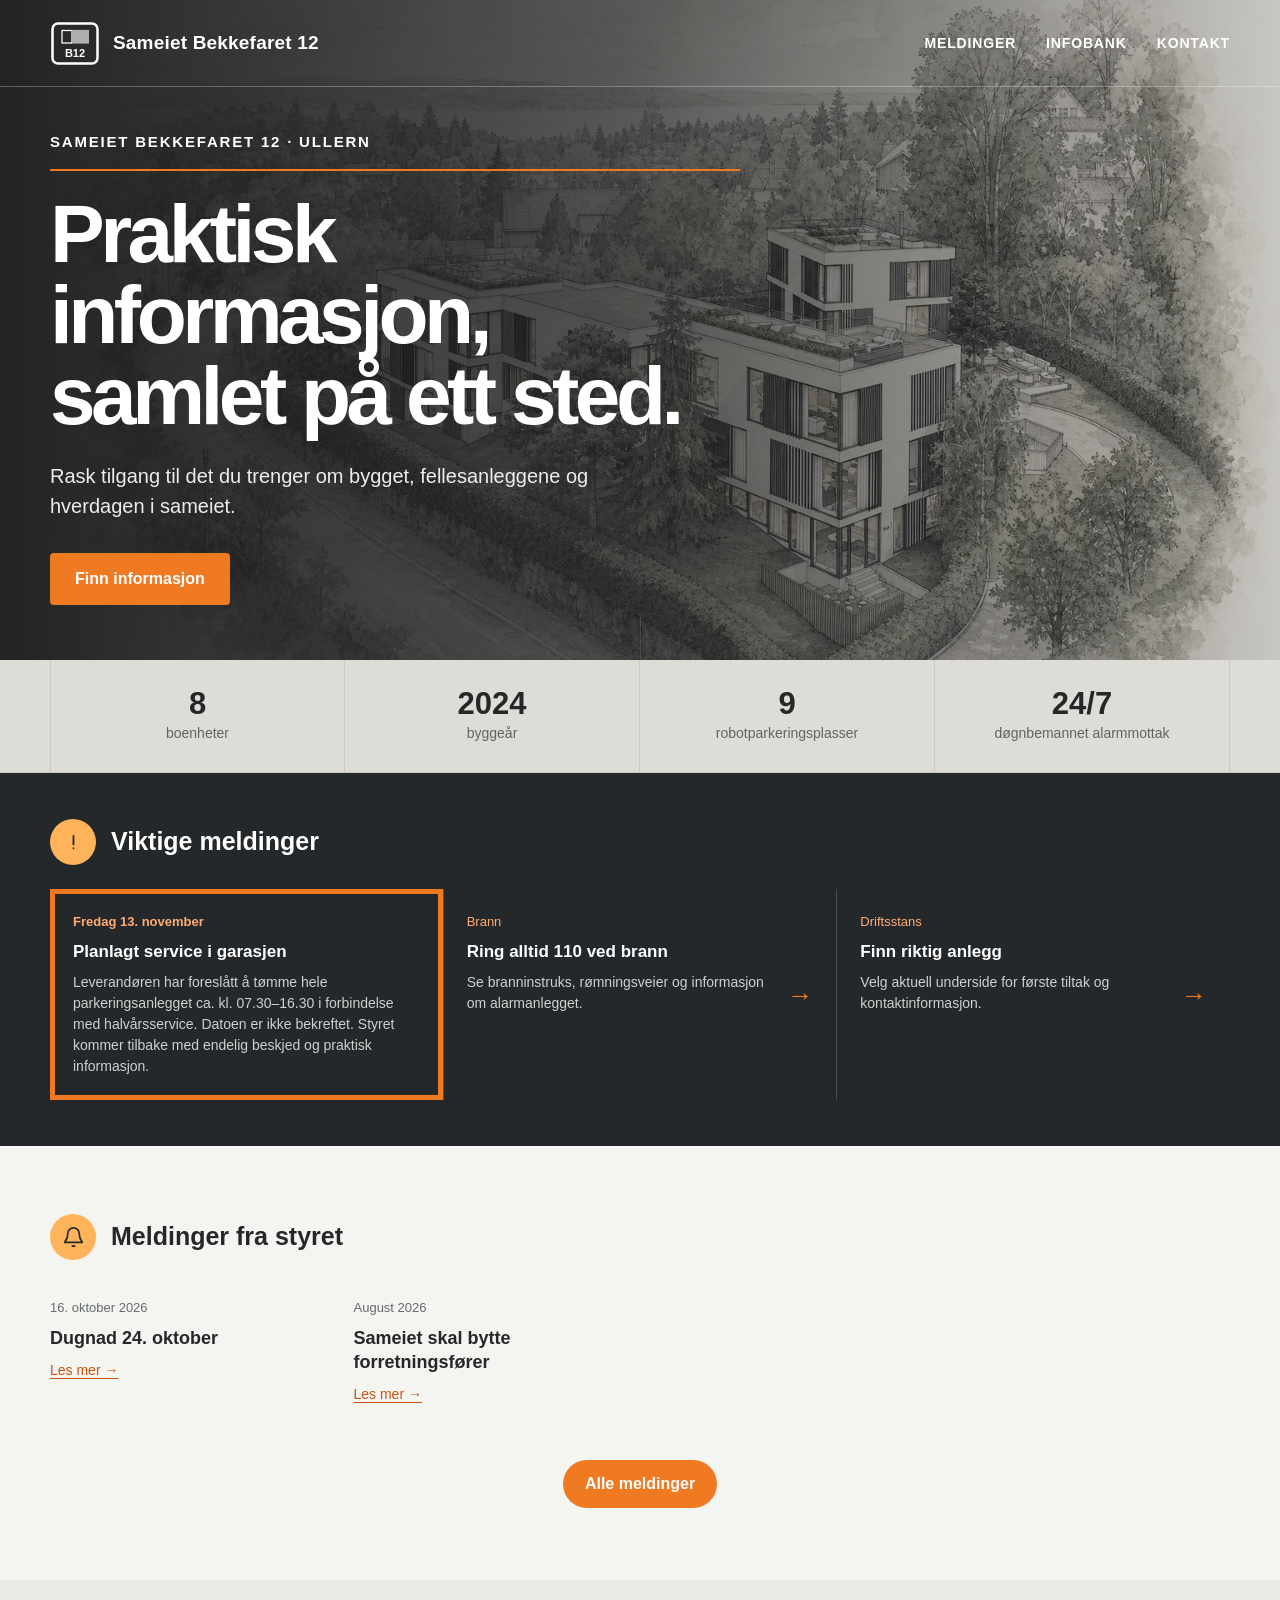
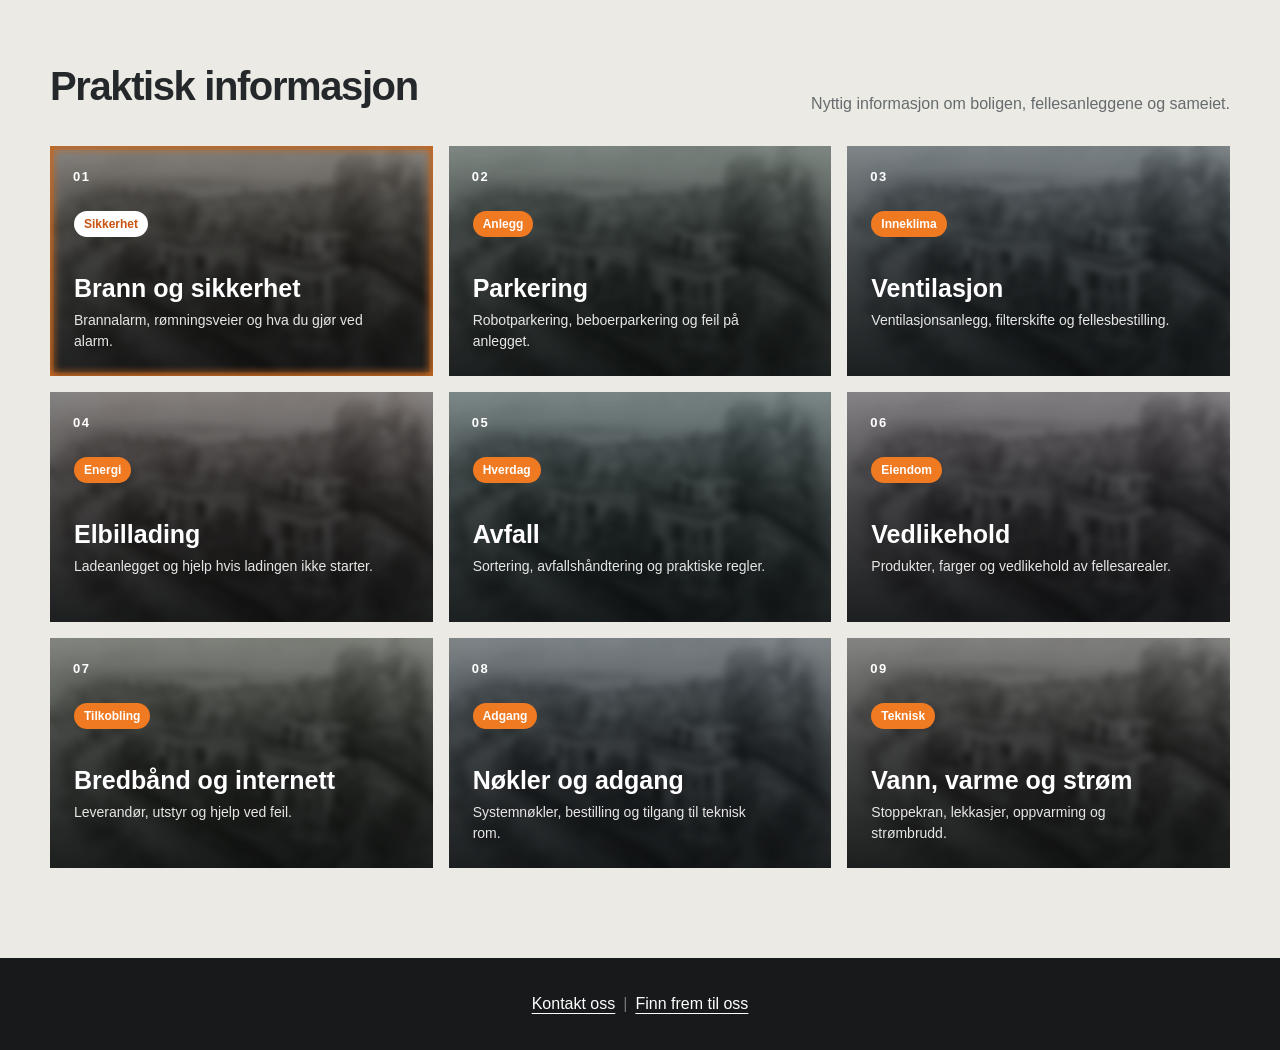
==== index.html @ bbce9744 "Vis planlagt halvårsservice i garasjen" ====
<!doctype html>
<html lang="no">
<head>
<meta charset="utf-8">
<meta name="viewport" content="width=device-width,initial-scale=1">
<meta name="description" content="Praktisk informasjon og meldinger for beboere og besøkende i Sameiet Bekkefaret 12.">
<title>Sameiet Bekkefaret 12</title>
<style>
:root{--white:#fff;--paper:#f4f4f1;--coal:#25282a;--muted:#666b6d;--orange:#ef7a22;--orange-dark:#c95410;--line:#d9dad7}
*{box-sizing:border-box}html{scroll-behavior:smooth}body{margin:0;background:var(--paper);color:var(--coal);font-family:Arial,Helvetica,sans-serif;line-height:1.5}a{color:inherit}.wrap{width:min(1180px,calc(100% - 44px));margin-inline:auto}
header{position:absolute;inset:0 0 auto;z-index:3;color:#fff;border-bottom:1px solid rgba(255,255,255,.28)}.nav{height:86px;display:flex;align-items:center;justify-content:space-between;gap:32px}.brand{display:flex;align-items:center;gap:13px;text-decoration:none;font-size:19px;font-weight:800;letter-spacing:.01em}.logo{width:50px;height:50px;display:block;background:url('assets/b12-spiler.svg?v=9') center/contain no-repeat;font-size:0}.links{display:flex;gap:30px}.links a{text-decoration:none;font-size:14px;font-weight:700;text-transform:uppercase;letter-spacing:.06em}.menu-button{display:none;border:1px solid rgba(255,255,255,.55);border-radius:4px;padding:9px 13px;background:transparent;color:#fff;font:inherit;font-weight:700;cursor:pointer}
.hero{min-height:660px;color:#fff;background-color:var(--coal);background-image:linear-gradient(90deg,rgba(22,24,25,.95) 0%,rgba(30,32,33,.74) 48%,rgba(35,37,38,.24) 100%),url('assets/bekkefaret-comic.webp');background-position:center;background-size:cover;background-repeat:no-repeat;display:flex;align-items:center}.hero-content{padding-top:76px;max-width:690px}.eyebrow{font-size:15px;font-weight:800;letter-spacing:.12em;text-transform:uppercase;border-bottom:2px solid var(--orange);padding-bottom:15px;margin-bottom:22px}.hero h1{font-size:clamp(48px,7vw,82px);line-height:.99;letter-spacing:-.055em;margin:0 0 24px;max-width:650px}.hero p{font-size:20px;max-width:570px;margin:0 0 32px;color:#ededeb}.button{display:inline-block;background:var(--orange);color:#fff;text-decoration:none;font-weight:800;padding:14px 25px;border-radius:4px}
.facts{background:#dedcd6;border-bottom:1px solid #cbc8c1}.fact-grid{display:grid;grid-template-columns:repeat(4,1fr)}.fact{padding:27px 18px;border-right:1px solid #cbc8c1;text-align:center;color:inherit;text-decoration:none}.fact:first-child{border-left:1px solid #cbc8c1}a.fact{transition:background .2s ease}a.fact:hover,a.fact:focus-visible{background:#d5d2cb}.fact strong{display:block;color:#252829;font-size:31px;line-height:1.1}.fact span{color:#626461;font-size:14px}
.alerts{background:var(--coal);color:#fff;padding:46px 0}.section-head{display:flex;align-items:center;gap:15px;margin-bottom:24px}.alert-icon{width:40px;height:40px;background:var(--orange);border-radius:50%;display:grid;place-items:center;font-size:20px}.section-head h2{margin:0;font-size:25px}.alert-list{display:grid;grid-template-columns:repeat(3,1fr);gap:1px;background:#4b4e50}.alert{position:relative;background:var(--coal);padding:23px;color:#fff;text-decoration:none}.alert.active{background:var(--orange)}.alert time{display:block;color:#ffad72;font-size:13px;margin-bottom:7px}.alert.active time{color:#fff}.alert strong{font-size:17px}.alert p{margin:8px 0 0;color:#cfd0d0;font-size:14px}.alert.active p{color:#fff}.alert.shortcut{padding-right:50px;transition:background .2s}.alert.shortcut:hover,.alert.shortcut:focus-visible{background:#343739}.alert.shortcut:after{content:"→";position:absolute;right:23px;top:50%;transform:translateY(-50%);color:var(--orange);font-size:26px}
.practical{padding:76px 0 90px;background:#eceae5}.practical .top{display:flex;justify-content:space-between;align-items:end;gap:30px;margin-bottom:30px}.practical h2{font-size:40px;letter-spacing:-.035em;margin:0}.practical .top p{color:var(--muted);max-width:430px;margin:0}.card-grid{display:grid;grid-template-columns:repeat(3,1fr);gap:16px}.card{position:relative;isolation:isolate;min-height:230px;padding:24px;display:flex;flex-direction:column;justify-content:flex-end;overflow:hidden;color:#fff;text-decoration:none;background-color:var(--tint,#777);background-image:linear-gradient(0deg,rgba(24,26,27,.98) 0%,rgba(30,32,33,.78) 54%,rgba(36,38,39,.42) 100%),url('assets/bekkefaret-comic.webp');background-blend-mode:multiply,luminosity;background-repeat:no-repeat;background-size:112%;background-position:center;transition:transform .2s,box-shadow .2s}.card::before{content:"";position:absolute;inset:-8px;z-index:-1;background:rgba(35,37,38,.22);backdrop-filter:blur(3.5px);-webkit-backdrop-filter:blur(3.5px)}.card>*{position:relative;z-index:1}.card:nth-child(1){--tint:#82776c}.card:nth-child(2){--tint:#68766d;background-position:68% 48%}.card:nth-child(3){--tint:#68747b;background-position:32% 58%}.card:nth-child(4){--tint:#7c6d68}.card:nth-child(5){--tint:#607474;background-position:68% 48%}.card:nth-child(6){--tint:#756b73;background-position:32% 58%}.card:nth-child(7){--tint:#727466}.card:nth-child(8){--tint:#657078;background-position:68% 48%}.card:nth-child(9){--tint:#74706b;background-position:32% 58%}.card:hover{transform:translateY(-3px);box-shadow:0 13px 28px rgba(25,27,28,.18)}.num{position:absolute;top:21px;left:23px;color:#fff;font-size:13px;font-weight:800;letter-spacing:.12em}.tag{display:inline-flex;align-self:flex-start;background:var(--orange);border-radius:99px;padding:4px 10px;margin-bottom:10px;font-size:12px;font-weight:800}.card h3{margin:0 0 8px;font-size:25px;line-height:1.1}.card p{margin:0;color:#e6e7e5;font-size:14px;max-width:300px}.card.urgent{outline:4px solid var(--orange);outline-offset:-4px}.card.urgent .tag{background:#fff;color:var(--orange-dark)}
.card h3{display:flex;align-items:flex-end;min-height:2.2em}.card p{min-height:3em}
.alert.active{background:var(--coal);box-shadow:inset 0 0 0 5px var(--orange)}.alert.active time{color:#ffad72;font-weight:800}.alert.active p{color:#cfd0d0}
.board-news{padding:68px 0 72px;background:var(--paper)}.board-news .section-head{color:var(--coal);margin-bottom:34px}.bell-icon{width:46px;height:46px;border-radius:50%;display:grid;place-items:center;background:#ffb45b;color:var(--coal)}.bell-icon svg{width:23px;height:23px;fill:none;stroke:currentColor;stroke-width:1.8}.news-grid{display:grid;grid-template-columns:repeat(4,1fr);gap:34px}.news-item{display:block;color:var(--coal);text-decoration:none;padding:4px 0 14px;border-bottom:2px solid transparent;transition:border-color .2s}.news-item:hover,.news-item:focus-visible{border-color:var(--orange)}.news-item time{display:block;color:var(--muted);font-size:13px;margin-bottom:8px}.news-item strong{display:block;font-size:18px;line-height:1.35}.news-item span{display:inline-block;margin-top:10px;color:var(--orange-dark);font-size:14px;text-decoration:underline;text-underline-offset:3px}.all-messages{text-align:center;margin-top:38px}.all-messages a{display:inline-block;padding:12px 22px;border-radius:99px;background:var(--orange);color:#fff;text-decoration:none;font-weight:800}
.alert-icon{width:46px;height:46px;flex:0 0 auto;background:#ffb45b;color:var(--coal);font-size:0}.alert-icon svg{width:23px;height:23px;fill:none;stroke:currentColor;stroke-width:1.9;stroke-linecap:round}
.card::before{z-index:0}
footer{padding:34px 0;background:#17191a;color:#bbb}.footer-inner{display:flex;justify-content:center;gap:8px}.footer-inner a{color:#fff;text-underline-offset:4px}.footer-inner span{color:#777}
@media(max-width:800px){header{position:relative;background:var(--coal)}.nav{height:auto;min-height:72px;flex-wrap:wrap;padding-block:12px}.menu-button{display:block}.links{display:none;order:3;width:100%;padding:8px 0 12px;border-top:1px solid rgba(255,255,255,.2);flex-direction:column;gap:0}.links.open{display:flex}.links a{padding:11px 0}.hero{min-height:540px}.hero-content{padding-top:0}.fact-grid{grid-template-columns:repeat(2,1fr)}.alert-list,.card-grid,.news-grid{grid-template-columns:1fr 1fr}.practical .top{display:block}.practical .top p{margin-top:10px}}
@media(max-width:540px){.wrap{width:min(100% - 28px,1180px)}.hero h1{font-size:48px}.alert-list,.card-grid,.news-grid{grid-template-columns:1fr}.fact{padding:20px 10px}.card{min-height:205px}.footer-inner{justify-content:center}}
</style>
</head>
<body>
<header><div class="wrap nav"><a class="brand" href="#"><span class="logo">B12</span><span>Sameiet Bekkefaret 12</span></a><button class="menu-button" type="button" aria-expanded="false" aria-controls="hovedmeny">Meny</button><nav class="links" id="hovedmeny"><a href="#styremeldinger">Meldinger</a><a href="#praktisk">Infobank</a><a href="kontakt/">Kontakt</a></nav></div></header>
<main>
<section class="hero"><div class="wrap"><div class="hero-content"><div class="eyebrow">Sameiet Bekkefaret 12 · Ullern</div><h1>Praktisk informasjon, samlet på ett sted.</h1><p>Rask tilgang til det du trenger om bygget, fellesanleggene og hverdagen i sameiet.</p><a class="button" href="#praktisk">Finn informasjon</a></div></div></section>
<section class="facts"><div class="wrap fact-grid"><a class="fact" href="regler/"><strong>8</strong><span>boenheter</span></a><a class="fact" href="om-bygget/"><strong>2024</strong><span>byggeår</span></a><a class="fact" href="parkering/"><strong>9</strong><span>robotparkeringsplasser</span></a><a class="fact" href="brann/"><strong>24/7</strong><span>døgnbemannet alarmmottak</span></a></div></section>
<section class="alerts" id="meldinger"><div class="wrap"><div class="section-head"><span class="alert-icon" aria-hidden="true"><svg viewBox="0 0 24 24"><path d="M12 5v9"/><path d="M12 18h.01"/></svg></span><h2>Viktige meldinger</h2></div><div class="alert-list"><article class="alert active"><time>Fredag 13. november</time><strong>Planlagt service i garasjen</strong><p>Leverandøren har foreslått å tømme hele parkeringsanlegget ca. kl. 07.30–16.30 i forbindelse med halvårsservice. Datoen er ikke bekreftet. Styret kommer tilbake med endelig beskjed og praktisk informasjon.</p></article><a class="alert shortcut" href="brann/"><time>Brann</time><strong>Ring alltid 110 ved brann</strong><p>Se branninstruks, rømningsveier og informasjon om alarmanlegget.</p></a><a class="alert shortcut" href="#praktisk"><time>Driftsstans</time><strong>Finn riktig anlegg</strong><p>Velg aktuell underside for første tiltak og kontaktinformasjon.</p></a></div></div></section>
<section class="board-news" id="styremeldinger"><div class="wrap"><div class="section-head"><span class="bell-icon" aria-hidden="true"><svg viewBox="0 0 24 24"><path d="M18 8a6 6 0 0 0-12 0c0 7-3 7-3 9h18c0-2-3-2-3-9Z"/><path d="M10 21h4"/></svg></span><h2>Meldinger fra styret</h2></div><div class="news-grid"><a class="news-item" href="meldinger/#dugnad-oktober"><time>16. oktober 2026</time><strong>Dugnad 24. oktober</strong><span>Les mer →</span></a><a class="news-item" href="meldinger/#forretningsforer"><time>August 2026</time><strong>Sameiet skal bytte forretningsfører</strong><span>Les mer →</span></a></div><div class="all-messages"><a href="meldinger/">Alle meldinger</a></div></div></section>
<section class="practical" id="praktisk"><div class="wrap"><div class="top"><h2>Praktisk informasjon</h2><p>Nyttig informasjon om boligen, fellesanleggene og sameiet.</p></div><div class="card-grid">
<a class="card urgent" href="brann/"><span class="num">01</span><span class="tag">Sikkerhet</span><h3>Brann og sikkerhet</h3><p>Brannalarm, rømningsveier og hva du gjør ved alarm.</p></a>
<a class="card" href="parkering/"><span class="num">02</span><span class="tag">Anlegg</span><h3>Parkering</h3><p>Robotparkering, beboerparkering og feil på anlegget.</p></a>
<a class="card" href="ventilasjon/"><span class="num">03</span><span class="tag">Inneklima</span><h3>Ventilasjon</h3><p>Ventilasjonsanlegg, filterskifte og fellesbestilling.</p></a>
<a class="card" href="elbillading/"><span class="num">04</span><span class="tag">Energi</span><h3>Elbillading</h3><p>Ladeanlegget og hjelp hvis ladingen ikke starter.</p></a>
<a class="card" href="avfall/"><span class="num">05</span><span class="tag">Hverdag</span><h3>Avfall</h3><p>Sortering, avfallshåndtering og praktiske regler.</p></a>
<a class="card" href="vedlikehold/"><span class="num">06</span><span class="tag">Eiendom</span><h3>Vedlikehold</h3><p>Produkter, farger og vedlikehold av fellesarealer.</p></a>
<a class="card" href="bredband/"><span class="num">07</span><span class="tag">Tilkobling</span><h3>Bredbånd og internett</h3><p>Leverandør, utstyr og hjelp ved feil.</p></a>
<a class="card" href="nokler-adgang/"><span class="num">08</span><span class="tag">Adgang</span><h3>Nøkler og adgang</h3><p>Systemnøkler, bestilling og tilgang til teknisk rom.</p></a>
<a class="card" href="vann-varme-strom/"><span class="num">09</span><span class="tag">Teknisk</span><h3>Vann, varme og strøm</h3><p>Stoppekran, lekkasjer, oppvarming og strømbrudd.</p></a>
</div></div></section>
</main>
<footer id="kontakt"><div class="wrap footer-inner"><a href="kontakt/">Kontakt oss</a><span>|</span><a href="finn-frem/">Finn frem til oss</a></div></footer>
<script>
const menuButton=document.querySelector('.menu-button');
const menu=document.querySelector('#hovedmeny');
menuButton.addEventListener('click',()=>{const open=menu.classList.toggle('open');menuButton.setAttribute('aria-expanded',String(open));});
menu.querySelectorAll('a').forEach(link=>link.addEventListener('click',()=>{menu.classList.remove('open');menuButton.setAttribute('aria-expanded','false');}));
</script>
</body>
</html>
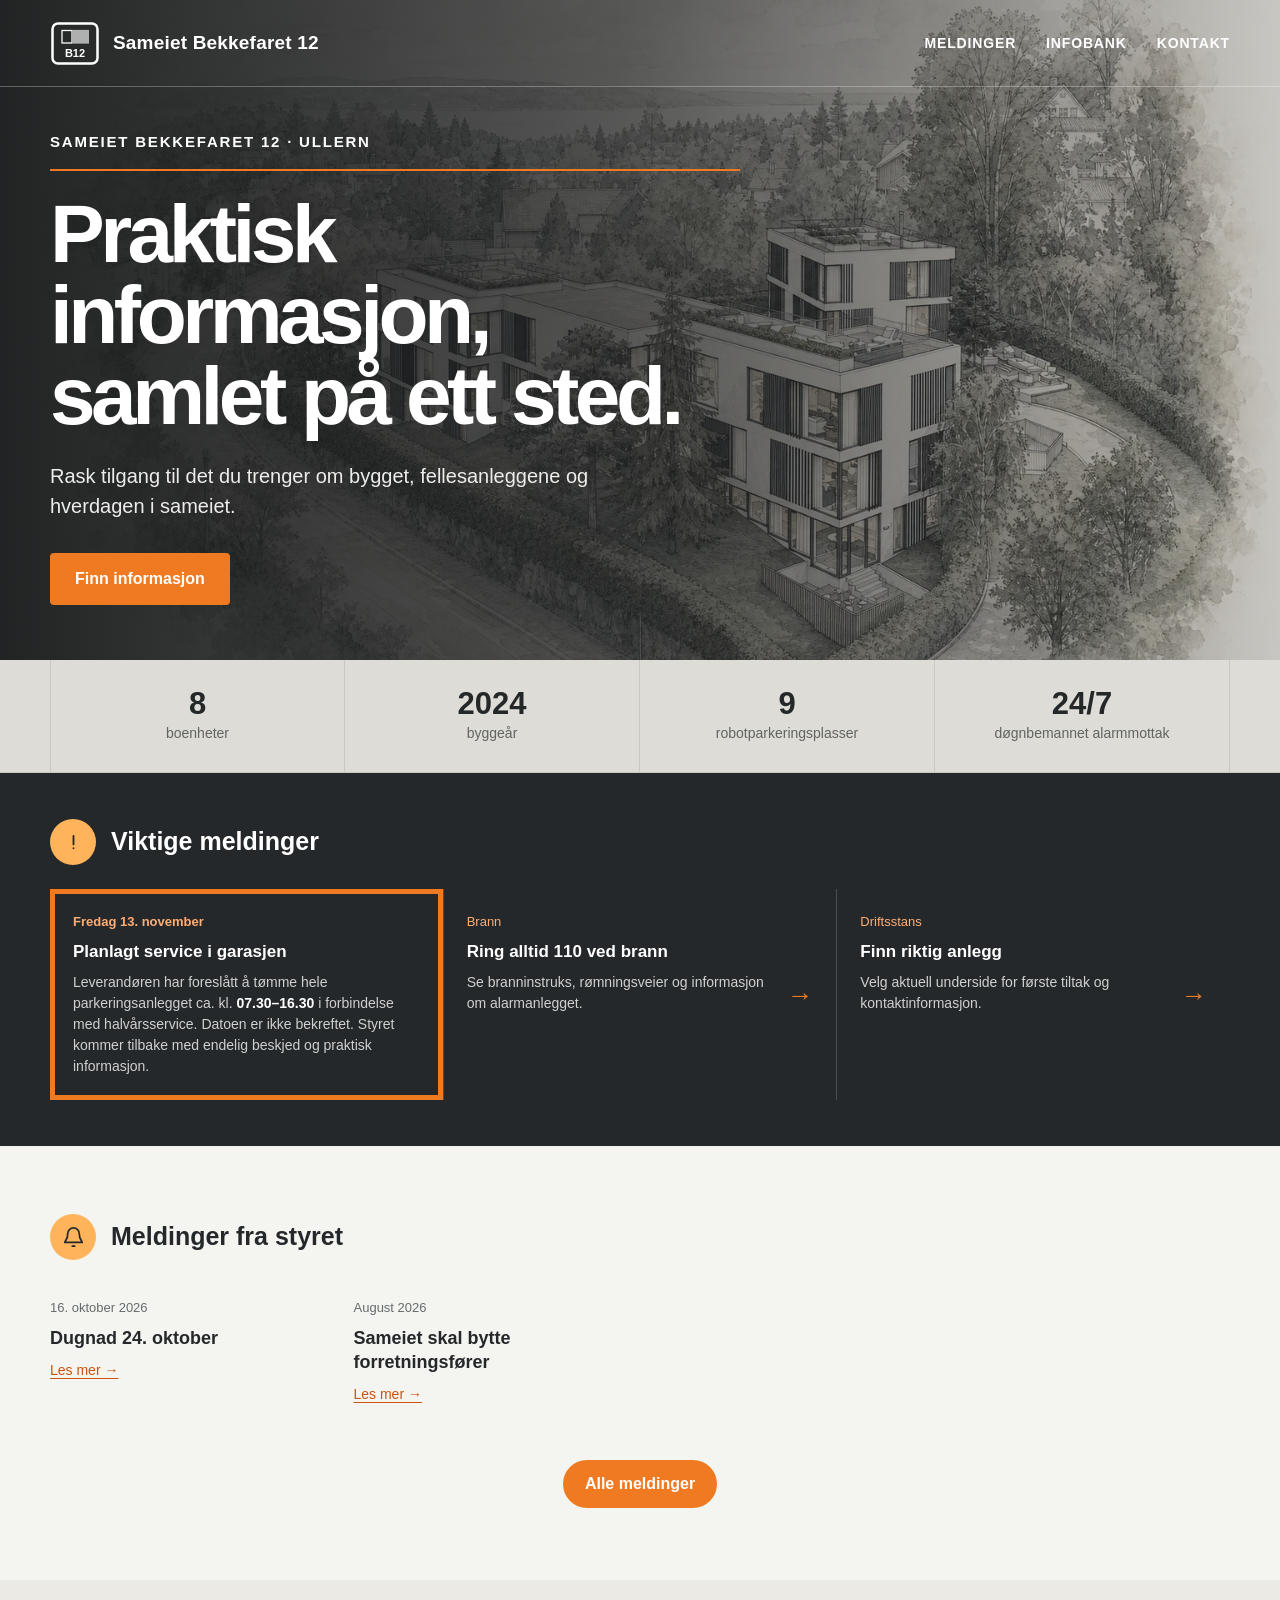
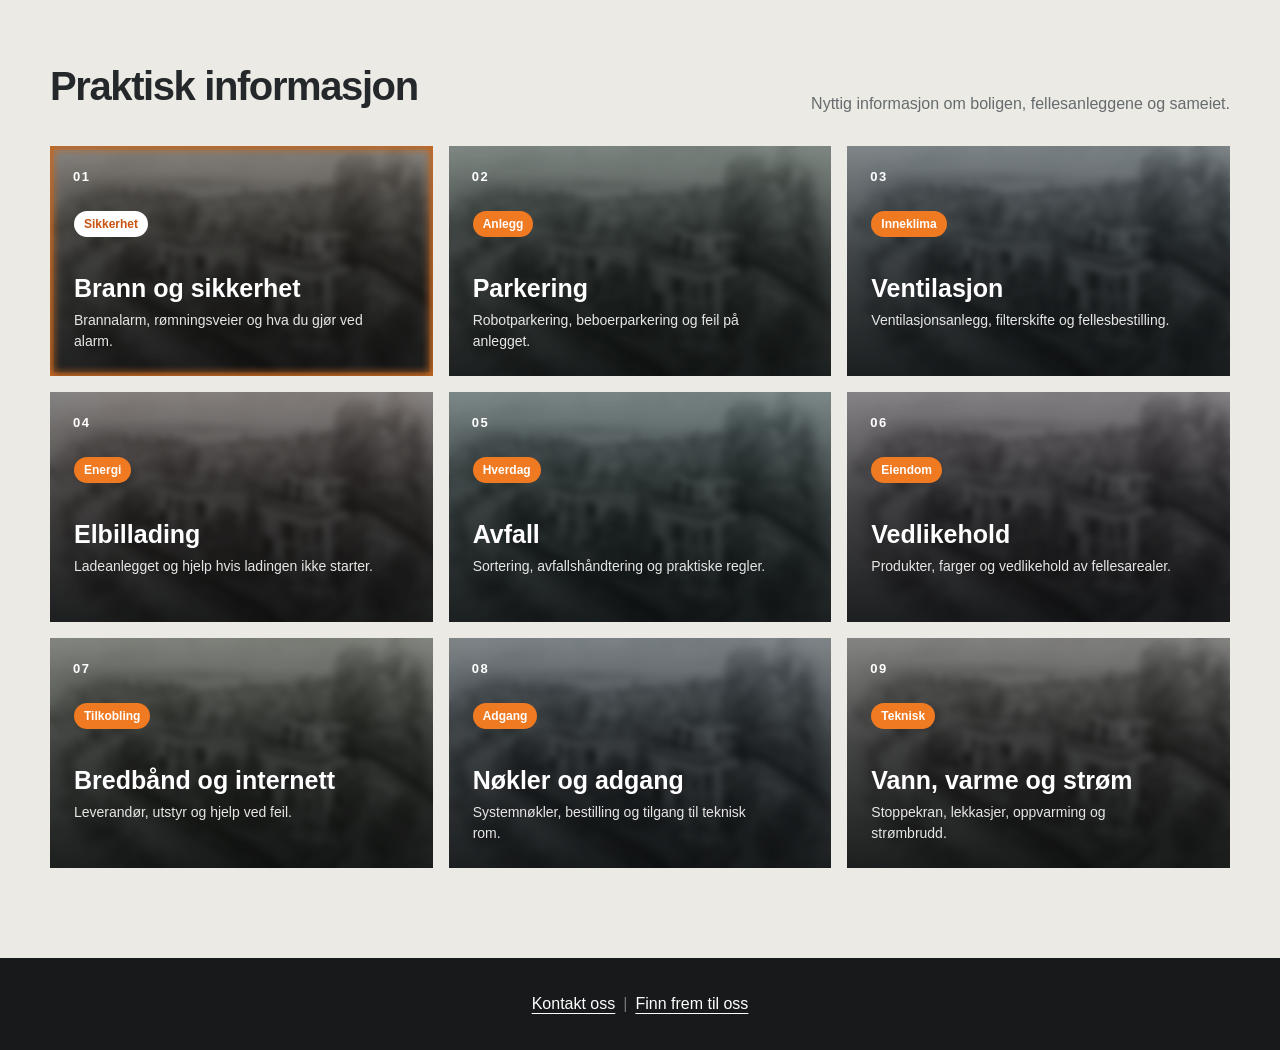
==== commit 796397fb: "Fremhev servicetid i viktig melding" ====
--- a/index.html
+++ b/index.html
@@ -14,7 +14,7 @@
 .alerts{background:var(--coal);color:#fff;padding:46px 0}.section-head{display:flex;align-items:center;gap:15px;margin-bottom:24px}.alert-icon{width:40px;height:40px;background:var(--orange);border-radius:50%;display:grid;place-items:center;font-size:20px}.section-head h2{margin:0;font-size:25px}.alert-list{display:grid;grid-template-columns:repeat(3,1fr);gap:1px;background:#4b4e50}.alert{position:relative;background:var(--coal);padding:23px;color:#fff;text-decoration:none}.alert.active{background:var(--orange)}.alert time{display:block;color:#ffad72;font-size:13px;margin-bottom:7px}.alert.active time{color:#fff}.alert strong{font-size:17px}.alert p{margin:8px 0 0;color:#cfd0d0;font-size:14px}.alert.active p{color:#fff}.alert.shortcut{padding-right:50px;transition:background .2s}.alert.shortcut:hover,.alert.shortcut:focus-visible{background:#343739}.alert.shortcut:after{content:"→";position:absolute;right:23px;top:50%;transform:translateY(-50%);color:var(--orange);font-size:26px}
 .practical{padding:76px 0 90px;background:#eceae5}.practical .top{display:flex;justify-content:space-between;align-items:end;gap:30px;margin-bottom:30px}.practical h2{font-size:40px;letter-spacing:-.035em;margin:0}.practical .top p{color:var(--muted);max-width:430px;margin:0}.card-grid{display:grid;grid-template-columns:repeat(3,1fr);gap:16px}.card{position:relative;isolation:isolate;min-height:230px;padding:24px;display:flex;flex-direction:column;justify-content:flex-end;overflow:hidden;color:#fff;text-decoration:none;background-color:var(--tint,#777);background-image:linear-gradient(0deg,rgba(24,26,27,.98) 0%,rgba(30,32,33,.78) 54%,rgba(36,38,39,.42) 100%),url('assets/bekkefaret-comic.webp');background-blend-mode:multiply,luminosity;background-repeat:no-repeat;background-size:112%;background-position:center;transition:transform .2s,box-shadow .2s}.card::before{content:"";position:absolute;inset:-8px;z-index:-1;background:rgba(35,37,38,.22);backdrop-filter:blur(3.5px);-webkit-backdrop-filter:blur(3.5px)}.card>*{position:relative;z-index:1}.card:nth-child(1){--tint:#82776c}.card:nth-child(2){--tint:#68766d;background-position:68% 48%}.card:nth-child(3){--tint:#68747b;background-position:32% 58%}.card:nth-child(4){--tint:#7c6d68}.card:nth-child(5){--tint:#607474;background-position:68% 48%}.card:nth-child(6){--tint:#756b73;background-position:32% 58%}.card:nth-child(7){--tint:#727466}.card:nth-child(8){--tint:#657078;background-position:68% 48%}.card:nth-child(9){--tint:#74706b;background-position:32% 58%}.card:hover{transform:translateY(-3px);box-shadow:0 13px 28px rgba(25,27,28,.18)}.num{position:absolute;top:21px;left:23px;color:#fff;font-size:13px;font-weight:800;letter-spacing:.12em}.tag{display:inline-flex;align-self:flex-start;background:var(--orange);border-radius:99px;padding:4px 10px;margin-bottom:10px;font-size:12px;font-weight:800}.card h3{margin:0 0 8px;font-size:25px;line-height:1.1}.card p{margin:0;color:#e6e7e5;font-size:14px;max-width:300px}.card.urgent{outline:4px solid var(--orange);outline-offset:-4px}.card.urgent .tag{background:#fff;color:var(--orange-dark)}
 .card h3{display:flex;align-items:flex-end;min-height:2.2em}.card p{min-height:3em}
-.alert.active{background:var(--coal);box-shadow:inset 0 0 0 5px var(--orange)}.alert.active time{color:#ffad72;font-weight:800}.alert.active p{color:#cfd0d0}
+.alert.active{background:var(--coal);box-shadow:inset 0 0 0 5px var(--orange)}.alert.active time{color:#ffad72;font-weight:800}.alert.active p{color:#cfd0d0}.alert.active p strong{color:#fff;font-size:inherit}
 .board-news{padding:68px 0 72px;background:var(--paper)}.board-news .section-head{color:var(--coal);margin-bottom:34px}.bell-icon{width:46px;height:46px;border-radius:50%;display:grid;place-items:center;background:#ffb45b;color:var(--coal)}.bell-icon svg{width:23px;height:23px;fill:none;stroke:currentColor;stroke-width:1.8}.news-grid{display:grid;grid-template-columns:repeat(4,1fr);gap:34px}.news-item{display:block;color:var(--coal);text-decoration:none;padding:4px 0 14px;border-bottom:2px solid transparent;transition:border-color .2s}.news-item:hover,.news-item:focus-visible{border-color:var(--orange)}.news-item time{display:block;color:var(--muted);font-size:13px;margin-bottom:8px}.news-item strong{display:block;font-size:18px;line-height:1.35}.news-item span{display:inline-block;margin-top:10px;color:var(--orange-dark);font-size:14px;text-decoration:underline;text-underline-offset:3px}.all-messages{text-align:center;margin-top:38px}.all-messages a{display:inline-block;padding:12px 22px;border-radius:99px;background:var(--orange);color:#fff;text-decoration:none;font-weight:800}
 .alert-icon{width:46px;height:46px;flex:0 0 auto;background:#ffb45b;color:var(--coal);font-size:0}.alert-icon svg{width:23px;height:23px;fill:none;stroke:currentColor;stroke-width:1.9;stroke-linecap:round}
 .card::before{z-index:0}
@@ -28,7 +28,7 @@
 <main>
 <section class="hero"><div class="wrap"><div class="hero-content"><div class="eyebrow">Sameiet Bekkefaret 12 · Ullern</div><h1>Praktisk informasjon, samlet på ett sted.</h1><p>Rask tilgang til det du trenger om bygget, fellesanleggene og hverdagen i sameiet.</p><a class="button" href="#praktisk">Finn informasjon</a></div></div></section>
 <section class="facts"><div class="wrap fact-grid"><a class="fact" href="regler/"><strong>8</strong><span>boenheter</span></a><a class="fact" href="om-bygget/"><strong>2024</strong><span>byggeår</span></a><a class="fact" href="parkering/"><strong>9</strong><span>robotparkeringsplasser</span></a><a class="fact" href="brann/"><strong>24/7</strong><span>døgnbemannet alarmmottak</span></a></div></section>
-<section class="alerts" id="meldinger"><div class="wrap"><div class="section-head"><span class="alert-icon" aria-hidden="true"><svg viewBox="0 0 24 24"><path d="M12 5v9"/><path d="M12 18h.01"/></svg></span><h2>Viktige meldinger</h2></div><div class="alert-list"><article class="alert active"><time>Fredag 13. november</time><strong>Planlagt service i garasjen</strong><p>Leverandøren har foreslått å tømme hele parkeringsanlegget ca. kl. 07.30–16.30 i forbindelse med halvårsservice. Datoen er ikke bekreftet. Styret kommer tilbake med endelig beskjed og praktisk informasjon.</p></article><a class="alert shortcut" href="brann/"><time>Brann</time><strong>Ring alltid 110 ved brann</strong><p>Se branninstruks, rømningsveier og informasjon om alarmanlegget.</p></a><a class="alert shortcut" href="#praktisk"><time>Driftsstans</time><strong>Finn riktig anlegg</strong><p>Velg aktuell underside for første tiltak og kontaktinformasjon.</p></a></div></div></section>
+<section class="alerts" id="meldinger"><div class="wrap"><div class="section-head"><span class="alert-icon" aria-hidden="true"><svg viewBox="0 0 24 24"><path d="M12 5v9"/><path d="M12 18h.01"/></svg></span><h2>Viktige meldinger</h2></div><div class="alert-list"><article class="alert active"><time>Fredag 13. november</time><strong>Planlagt service i garasjen</strong><p>Leverandøren har foreslått å tømme hele parkeringsanlegget ca. kl. <strong>07.30–16.30</strong> i forbindelse med halvårsservice. Datoen er ikke bekreftet. Styret kommer tilbake med endelig beskjed og praktisk informasjon.</p></article><a class="alert shortcut" href="brann/"><time>Brann</time><strong>Ring alltid 110 ved brann</strong><p>Se branninstruks, rømningsveier og informasjon om alarmanlegget.</p></a><a class="alert shortcut" href="#praktisk"><time>Driftsstans</time><strong>Finn riktig anlegg</strong><p>Velg aktuell underside for første tiltak og kontaktinformasjon.</p></a></div></div></section>
 <section class="board-news" id="styremeldinger"><div class="wrap"><div class="section-head"><span class="bell-icon" aria-hidden="true"><svg viewBox="0 0 24 24"><path d="M18 8a6 6 0 0 0-12 0c0 7-3 7-3 9h18c0-2-3-2-3-9Z"/><path d="M10 21h4"/></svg></span><h2>Meldinger fra styret</h2></div><div class="news-grid"><a class="news-item" href="meldinger/#dugnad-oktober"><time>16. oktober 2026</time><strong>Dugnad 24. oktober</strong><span>Les mer →</span></a><a class="news-item" href="meldinger/#forretningsforer"><time>August 2026</time><strong>Sameiet skal bytte forretningsfører</strong><span>Les mer →</span></a></div><div class="all-messages"><a href="meldinger/">Alle meldinger</a></div></div></section>
 <section class="practical" id="praktisk"><div class="wrap"><div class="top"><h2>Praktisk informasjon</h2><p>Nyttig informasjon om boligen, fellesanleggene og sameiet.</p></div><div class="card-grid">
 <a class="card urgent" href="brann/"><span class="num">01</span><span class="tag">Sikkerhet</span><h3>Brann og sikkerhet</h3><p>Brannalarm, rømningsveier og hva du gjør ved alarm.</p></a>
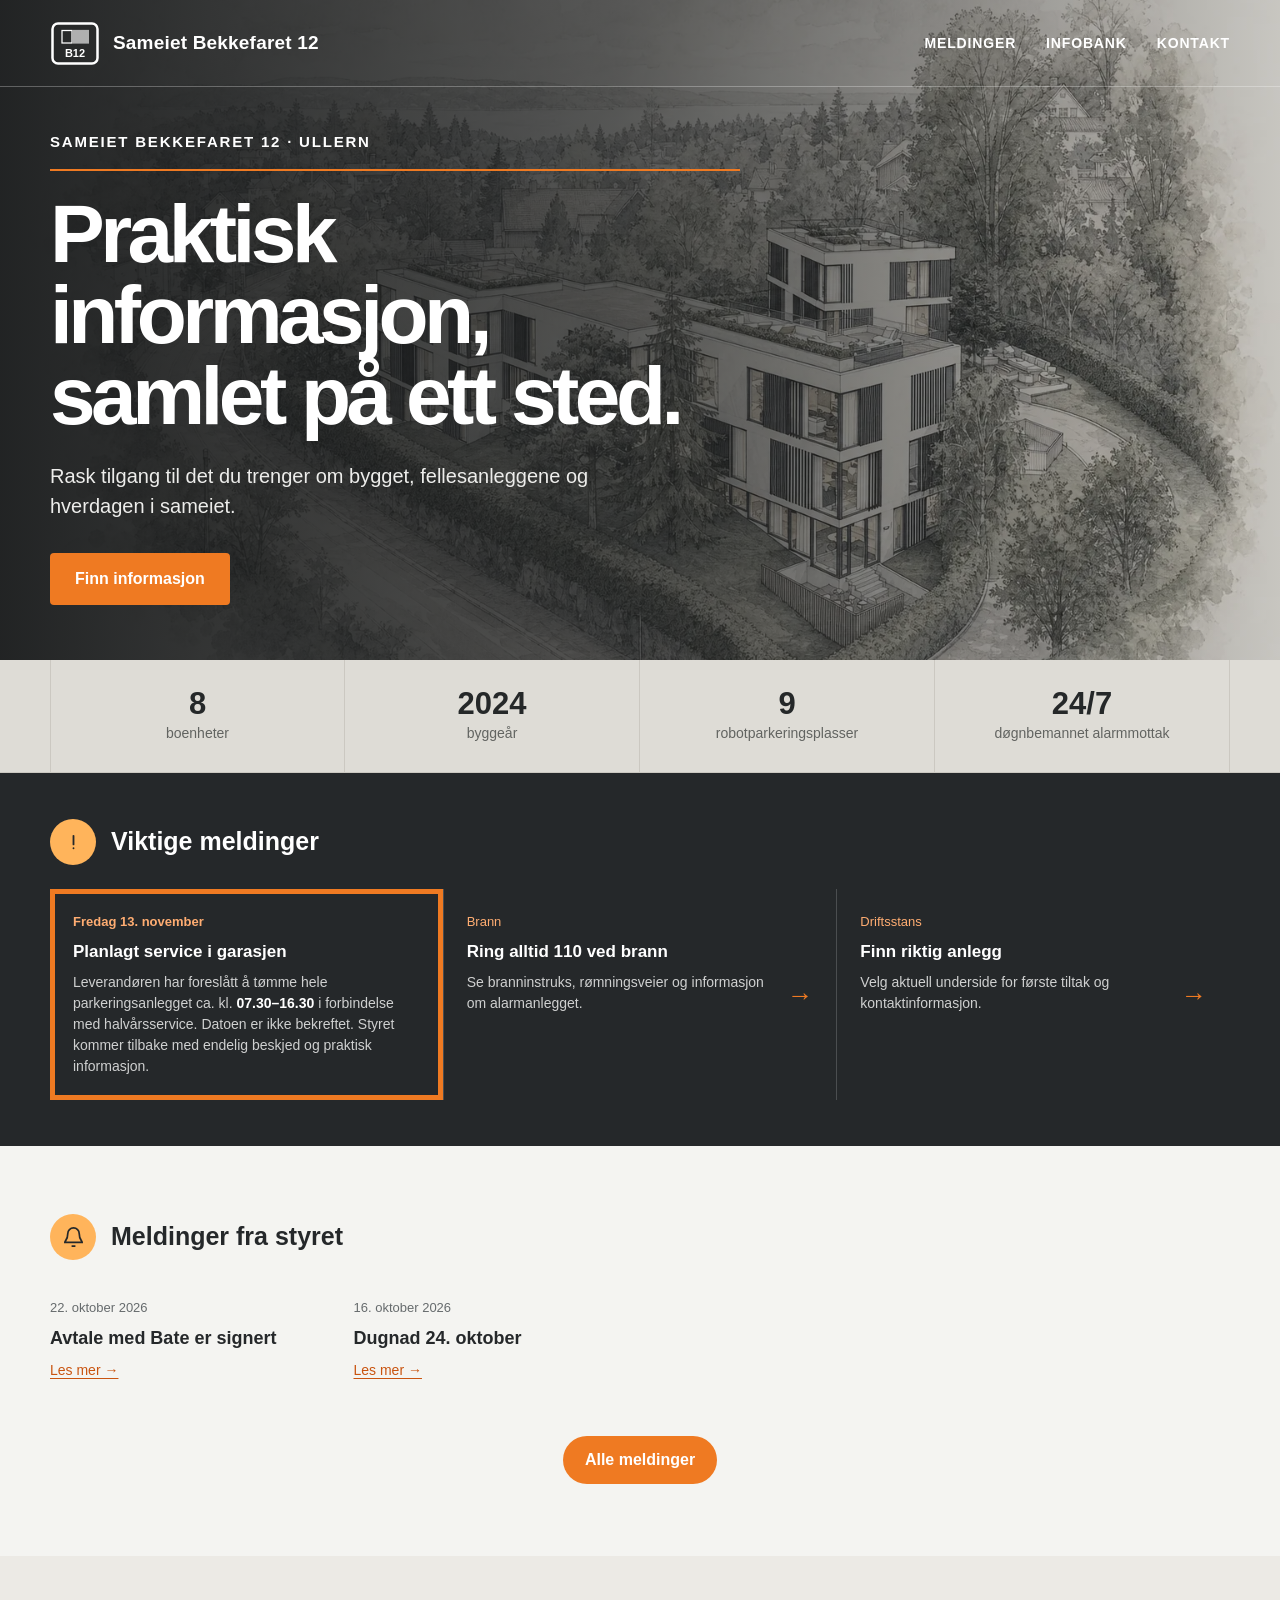
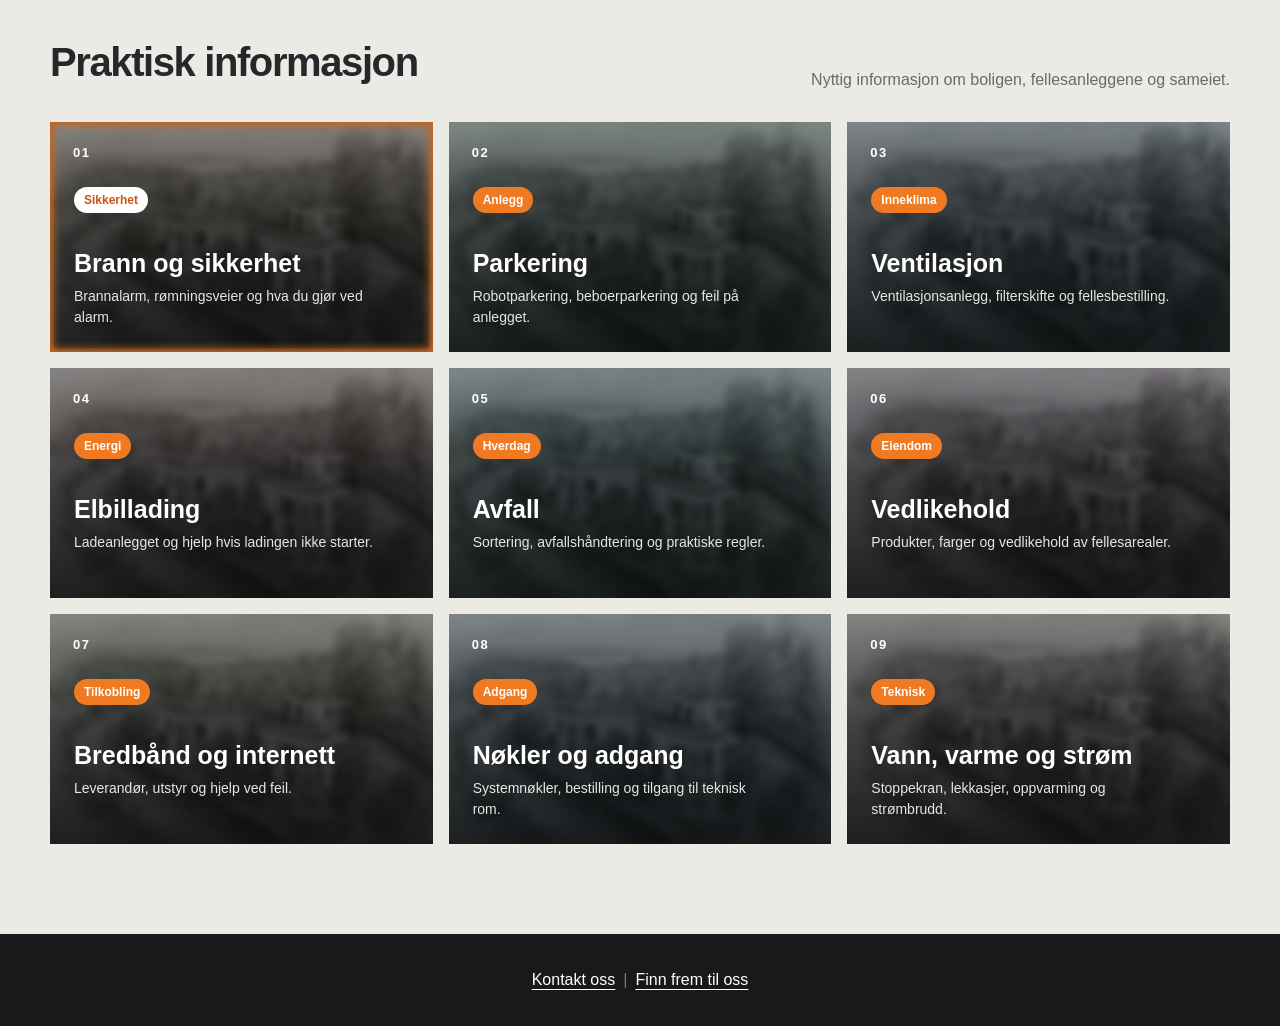
==== commit d5b19b6f: "Legg Bate-melding på forsiden" ====
--- a/index.html
+++ b/index.html
@@ -29,7 +29,7 @@
 <section class="hero"><div class="wrap"><div class="hero-content"><div class="eyebrow">Sameiet Bekkefaret 12 · Ullern</div><h1>Praktisk informasjon, samlet på ett sted.</h1><p>Rask tilgang til det du trenger om bygget, fellesanleggene og hverdagen i sameiet.</p><a class="button" href="#praktisk">Finn informasjon</a></div></div></section>
 <section class="facts"><div class="wrap fact-grid"><a class="fact" href="regler/"><strong>8</strong><span>boenheter</span></a><a class="fact" href="om-bygget/"><strong>2024</strong><span>byggeår</span></a><a class="fact" href="parkering/"><strong>9</strong><span>robotparkeringsplasser</span></a><a class="fact" href="brann/"><strong>24/7</strong><span>døgnbemannet alarmmottak</span></a></div></section>
 <section class="alerts" id="meldinger"><div class="wrap"><div class="section-head"><span class="alert-icon" aria-hidden="true"><svg viewBox="0 0 24 24"><path d="M12 5v9"/><path d="M12 18h.01"/></svg></span><h2>Viktige meldinger</h2></div><div class="alert-list"><article class="alert active"><time>Fredag 13. november</time><strong>Planlagt service i garasjen</strong><p>Leverandøren har foreslått å tømme hele parkeringsanlegget ca. kl. <strong>07.30–16.30</strong> i forbindelse med halvårsservice. Datoen er ikke bekreftet. Styret kommer tilbake med endelig beskjed og praktisk informasjon.</p></article><a class="alert shortcut" href="brann/"><time>Brann</time><strong>Ring alltid 110 ved brann</strong><p>Se branninstruks, rømningsveier og informasjon om alarmanlegget.</p></a><a class="alert shortcut" href="#praktisk"><time>Driftsstans</time><strong>Finn riktig anlegg</strong><p>Velg aktuell underside for første tiltak og kontaktinformasjon.</p></a></div></div></section>
-<section class="board-news" id="styremeldinger"><div class="wrap"><div class="section-head"><span class="bell-icon" aria-hidden="true"><svg viewBox="0 0 24 24"><path d="M18 8a6 6 0 0 0-12 0c0 7-3 7-3 9h18c0-2-3-2-3-9Z"/><path d="M10 21h4"/></svg></span><h2>Meldinger fra styret</h2></div><div class="news-grid"><a class="news-item" href="meldinger/#dugnad-oktober"><time>16. oktober 2026</time><strong>Dugnad 24. oktober</strong><span>Les mer →</span></a><a class="news-item" href="meldinger/#forretningsforer"><time>August 2026</time><strong>Sameiet skal bytte forretningsfører</strong><span>Les mer →</span></a></div><div class="all-messages"><a href="meldinger/">Alle meldinger</a></div></div></section>
+<section class="board-news" id="styremeldinger"><div class="wrap"><div class="section-head"><span class="bell-icon" aria-hidden="true"><svg viewBox="0 0 24 24"><path d="M18 8a6 6 0 0 0-12 0c0 7-3 7-3 9h18c0-2-3-2-3-9Z"/><path d="M10 21h4"/></svg></span><h2>Meldinger fra styret</h2></div><div class="news-grid"><a class="news-item" href="meldinger/#bate"><time>22. oktober 2026</time><strong>Avtale med Bate er signert</strong><span>Les mer →</span></a><a class="news-item" href="meldinger/#dugnad-oktober"><time>16. oktober 2026</time><strong>Dugnad 24. oktober</strong><span>Les mer →</span></a></div><div class="all-messages"><a href="meldinger/">Alle meldinger</a></div></div></section>
 <section class="practical" id="praktisk"><div class="wrap"><div class="top"><h2>Praktisk informasjon</h2><p>Nyttig informasjon om boligen, fellesanleggene og sameiet.</p></div><div class="card-grid">
 <a class="card urgent" href="brann/"><span class="num">01</span><span class="tag">Sikkerhet</span><h3>Brann og sikkerhet</h3><p>Brannalarm, rømningsveier og hva du gjør ved alarm.</p></a>
 <a class="card" href="parkering/"><span class="num">02</span><span class="tag">Anlegg</span><h3>Parkering</h3><p>Robotparkering, beboerparkering og feil på anlegget.</p></a>
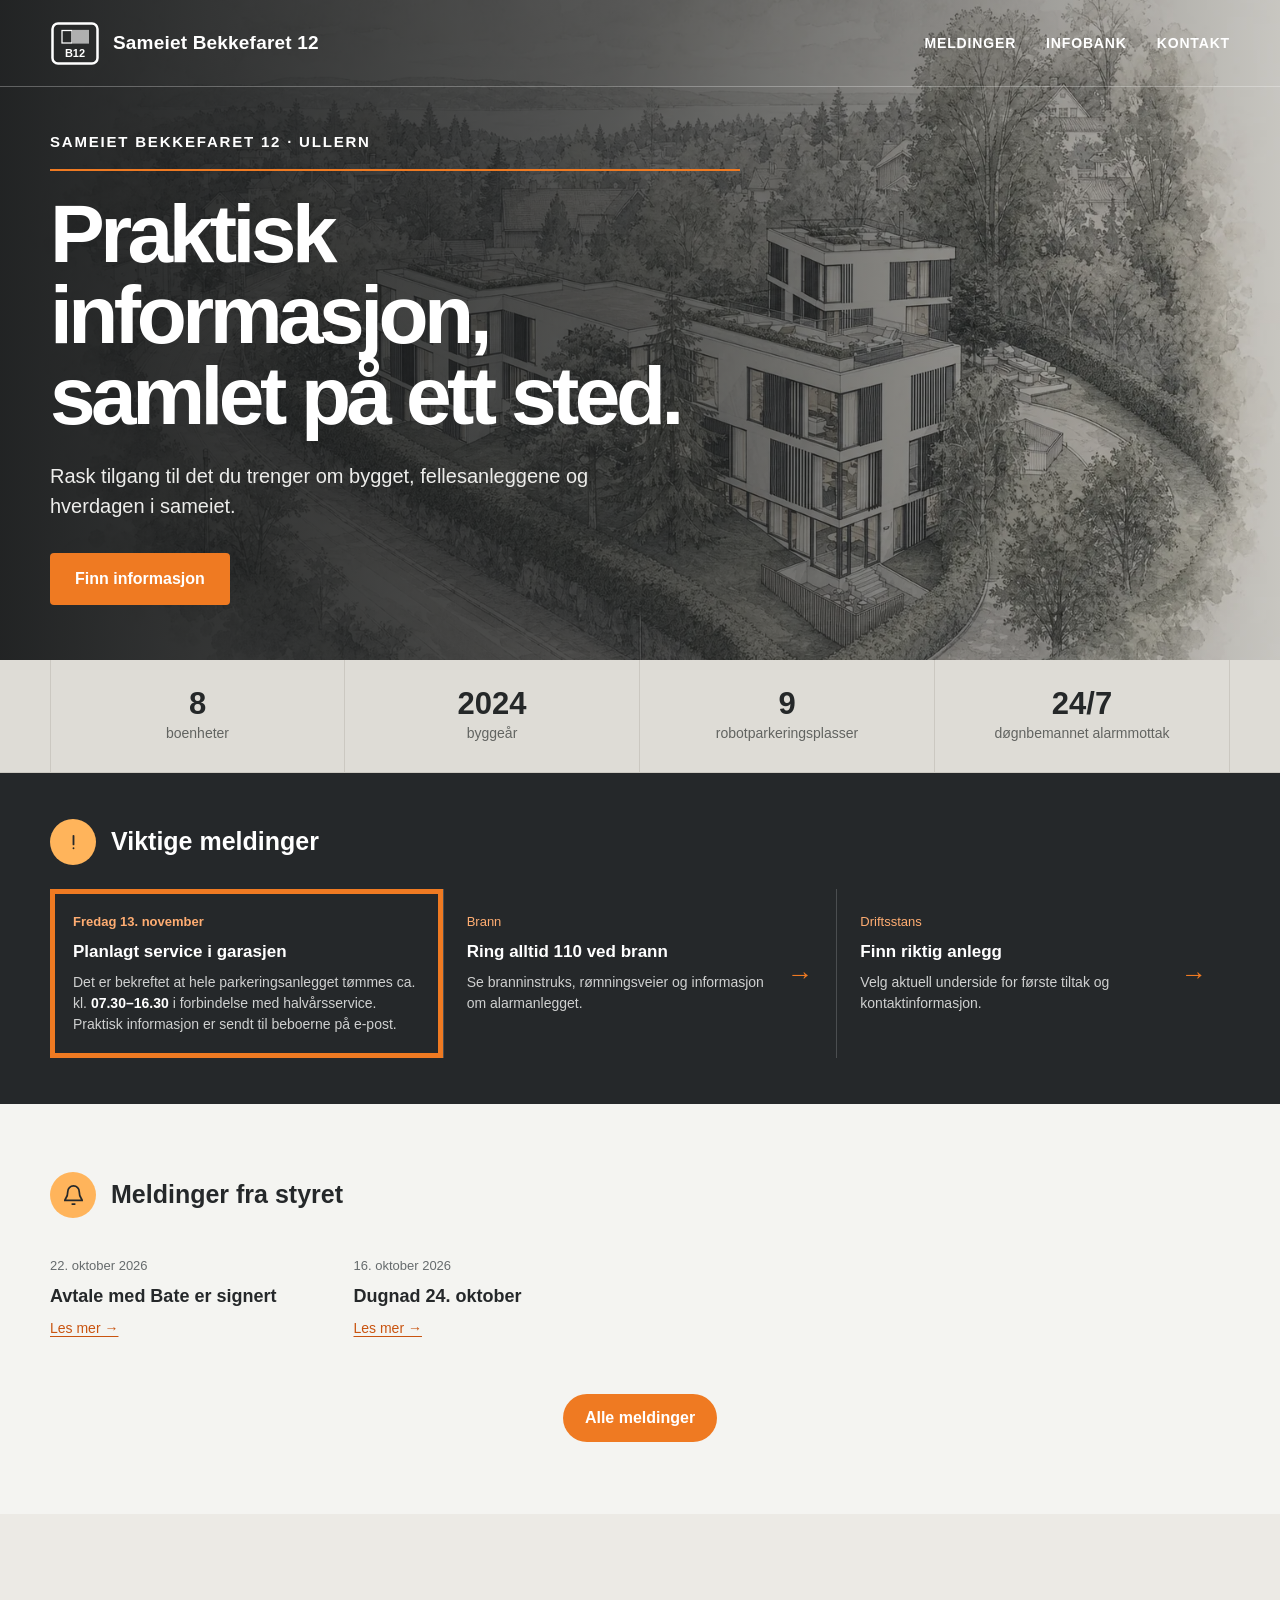
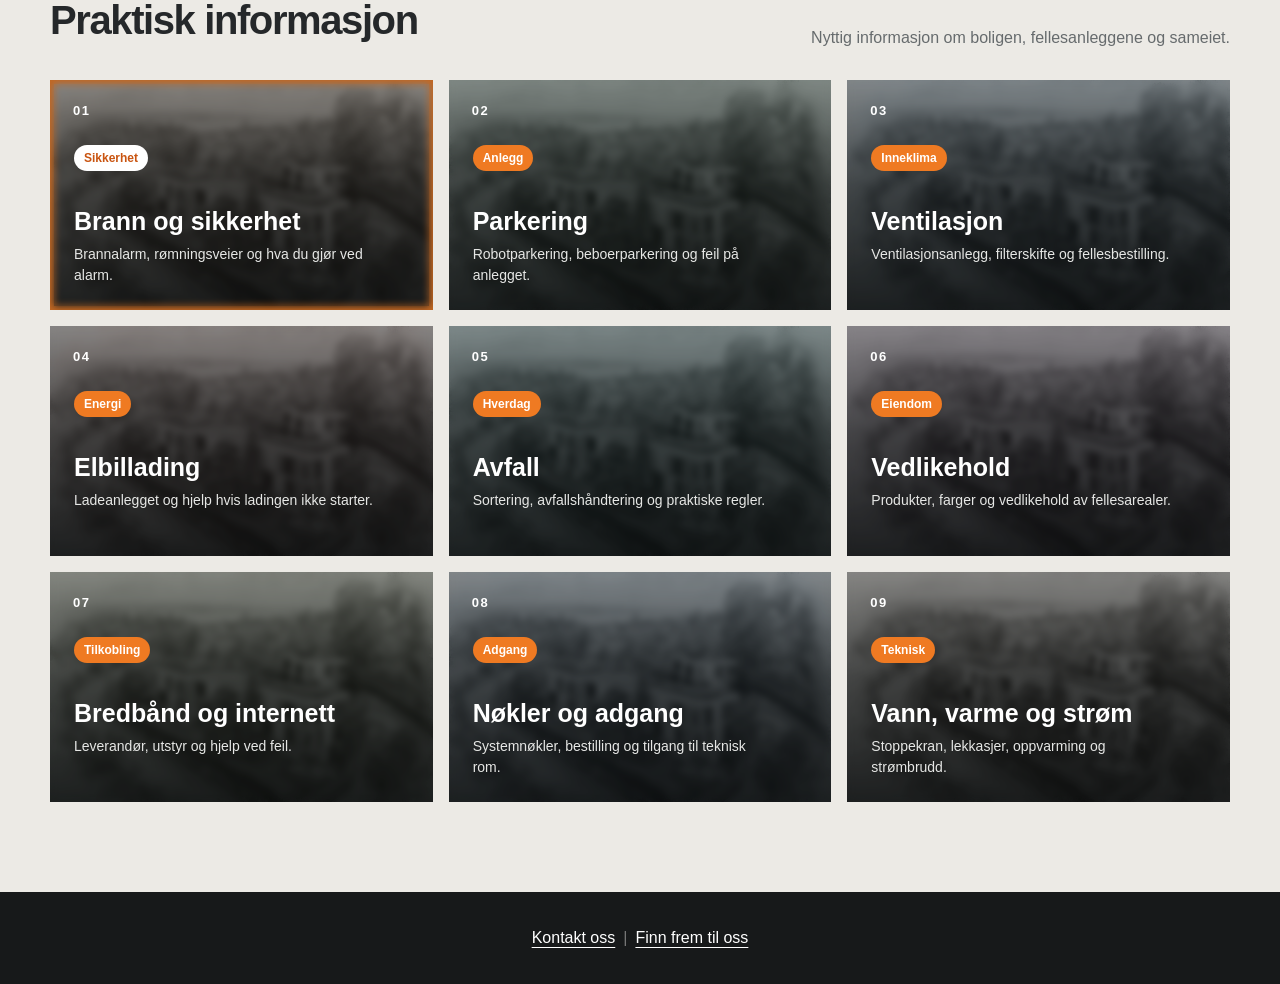
==== commit 812fd291: "Bekreft garasjeservice 13. november" ====
--- a/index.html
+++ b/index.html
@@ -28,7 +28,7 @@
 <main>
 <section class="hero"><div class="wrap"><div class="hero-content"><div class="eyebrow">Sameiet Bekkefaret 12 · Ullern</div><h1>Praktisk informasjon, samlet på ett sted.</h1><p>Rask tilgang til det du trenger om bygget, fellesanleggene og hverdagen i sameiet.</p><a class="button" href="#praktisk">Finn informasjon</a></div></div></section>
 <section class="facts"><div class="wrap fact-grid"><a class="fact" href="regler/"><strong>8</strong><span>boenheter</span></a><a class="fact" href="om-bygget/"><strong>2024</strong><span>byggeår</span></a><a class="fact" href="parkering/"><strong>9</strong><span>robotparkeringsplasser</span></a><a class="fact" href="brann/"><strong>24/7</strong><span>døgnbemannet alarmmottak</span></a></div></section>
-<section class="alerts" id="meldinger"><div class="wrap"><div class="section-head"><span class="alert-icon" aria-hidden="true"><svg viewBox="0 0 24 24"><path d="M12 5v9"/><path d="M12 18h.01"/></svg></span><h2>Viktige meldinger</h2></div><div class="alert-list"><article class="alert active"><time>Fredag 13. november</time><strong>Planlagt service i garasjen</strong><p>Leverandøren har foreslått å tømme hele parkeringsanlegget ca. kl. <strong>07.30–16.30</strong> i forbindelse med halvårsservice. Datoen er ikke bekreftet. Styret kommer tilbake med endelig beskjed og praktisk informasjon.</p></article><a class="alert shortcut" href="brann/"><time>Brann</time><strong>Ring alltid 110 ved brann</strong><p>Se branninstruks, rømningsveier og informasjon om alarmanlegget.</p></a><a class="alert shortcut" href="#praktisk"><time>Driftsstans</time><strong>Finn riktig anlegg</strong><p>Velg aktuell underside for første tiltak og kontaktinformasjon.</p></a></div></div></section>
+<section class="alerts" id="meldinger"><div class="wrap"><div class="section-head"><span class="alert-icon" aria-hidden="true"><svg viewBox="0 0 24 24"><path d="M12 5v9"/><path d="M12 18h.01"/></svg></span><h2>Viktige meldinger</h2></div><div class="alert-list"><article class="alert active"><time>Fredag 13. november</time><strong>Planlagt service i garasjen</strong><p>Det er bekreftet at hele parkeringsanlegget tømmes ca. kl. <strong>07.30–16.30</strong> i forbindelse med halvårsservice. Praktisk informasjon er sendt til beboerne på e-post.</p></article><a class="alert shortcut" href="brann/"><time>Brann</time><strong>Ring alltid 110 ved brann</strong><p>Se branninstruks, rømningsveier og informasjon om alarmanlegget.</p></a><a class="alert shortcut" href="#praktisk"><time>Driftsstans</time><strong>Finn riktig anlegg</strong><p>Velg aktuell underside for første tiltak og kontaktinformasjon.</p></a></div></div></section>
 <section class="board-news" id="styremeldinger"><div class="wrap"><div class="section-head"><span class="bell-icon" aria-hidden="true"><svg viewBox="0 0 24 24"><path d="M18 8a6 6 0 0 0-12 0c0 7-3 7-3 9h18c0-2-3-2-3-9Z"/><path d="M10 21h4"/></svg></span><h2>Meldinger fra styret</h2></div><div class="news-grid"><a class="news-item" href="meldinger/#bate"><time>22. oktober 2026</time><strong>Avtale med Bate er signert</strong><span>Les mer →</span></a><a class="news-item" href="meldinger/#dugnad-oktober"><time>16. oktober 2026</time><strong>Dugnad 24. oktober</strong><span>Les mer →</span></a></div><div class="all-messages"><a href="meldinger/">Alle meldinger</a></div></div></section>
 <section class="practical" id="praktisk"><div class="wrap"><div class="top"><h2>Praktisk informasjon</h2><p>Nyttig informasjon om boligen, fellesanleggene og sameiet.</p></div><div class="card-grid">
 <a class="card urgent" href="brann/"><span class="num">01</span><span class="tag">Sikkerhet</span><h3>Brann og sikkerhet</h3><p>Brannalarm, rømningsveier og hva du gjør ved alarm.</p></a>
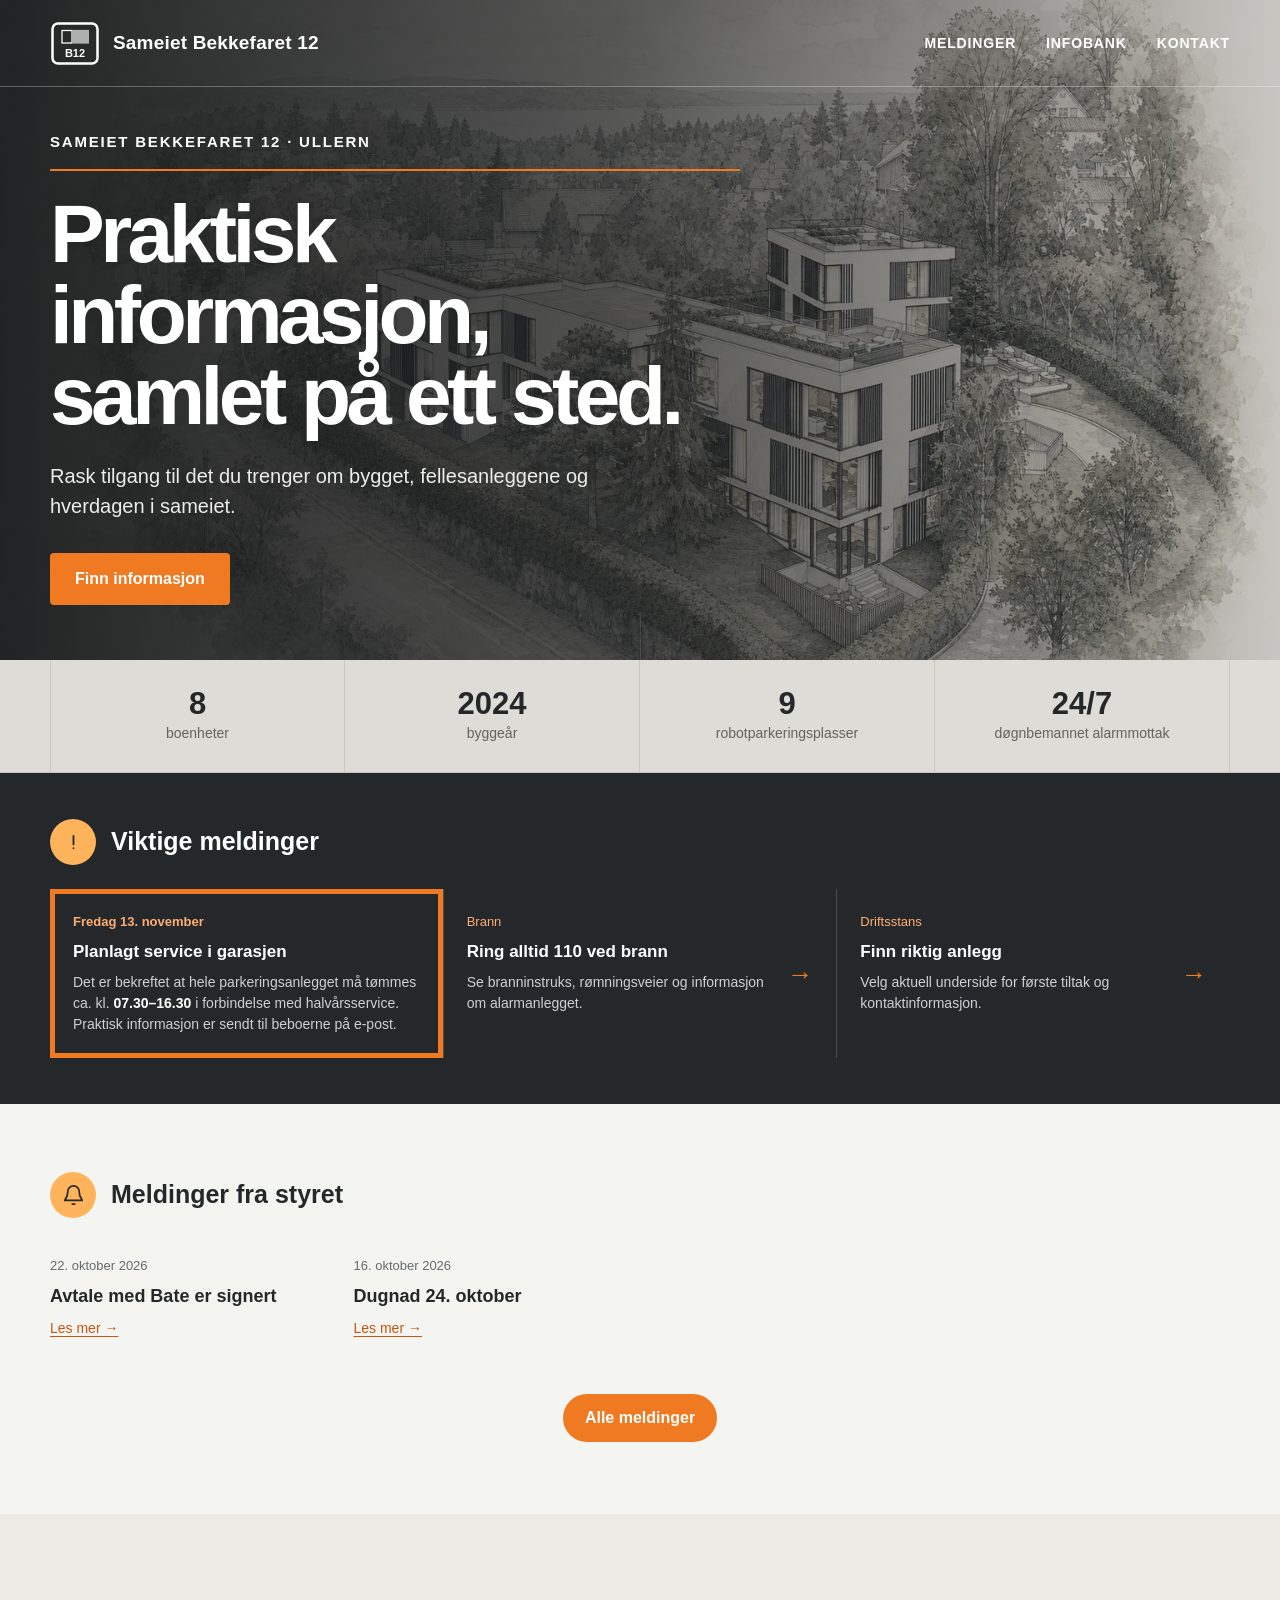
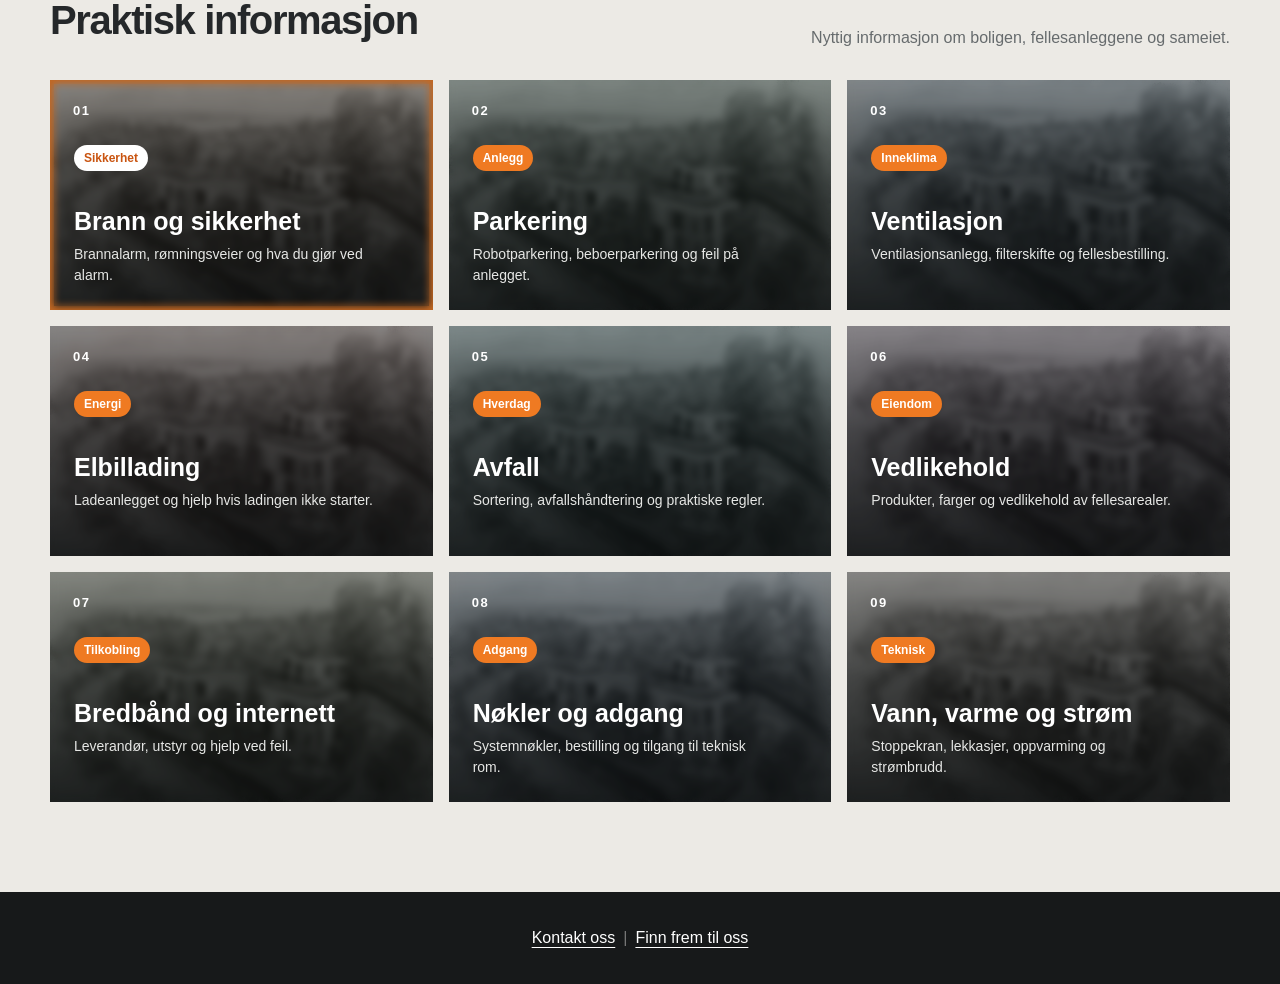
==== commit 2dd35876: "Presiser at garasjeanlegget må tømmes" ====
--- a/index.html
+++ b/index.html
@@ -28,7 +28,7 @@
 <main>
 <section class="hero"><div class="wrap"><div class="hero-content"><div class="eyebrow">Sameiet Bekkefaret 12 · Ullern</div><h1>Praktisk informasjon, samlet på ett sted.</h1><p>Rask tilgang til det du trenger om bygget, fellesanleggene og hverdagen i sameiet.</p><a class="button" href="#praktisk">Finn informasjon</a></div></div></section>
 <section class="facts"><div class="wrap fact-grid"><a class="fact" href="regler/"><strong>8</strong><span>boenheter</span></a><a class="fact" href="om-bygget/"><strong>2024</strong><span>byggeår</span></a><a class="fact" href="parkering/"><strong>9</strong><span>robotparkeringsplasser</span></a><a class="fact" href="brann/"><strong>24/7</strong><span>døgnbemannet alarmmottak</span></a></div></section>
-<section class="alerts" id="meldinger"><div class="wrap"><div class="section-head"><span class="alert-icon" aria-hidden="true"><svg viewBox="0 0 24 24"><path d="M12 5v9"/><path d="M12 18h.01"/></svg></span><h2>Viktige meldinger</h2></div><div class="alert-list"><article class="alert active"><time>Fredag 13. november</time><strong>Planlagt service i garasjen</strong><p>Det er bekreftet at hele parkeringsanlegget tømmes ca. kl. <strong>07.30–16.30</strong> i forbindelse med halvårsservice. Praktisk informasjon er sendt til beboerne på e-post.</p></article><a class="alert shortcut" href="brann/"><time>Brann</time><strong>Ring alltid 110 ved brann</strong><p>Se branninstruks, rømningsveier og informasjon om alarmanlegget.</p></a><a class="alert shortcut" href="#praktisk"><time>Driftsstans</time><strong>Finn riktig anlegg</strong><p>Velg aktuell underside for første tiltak og kontaktinformasjon.</p></a></div></div></section>
+<section class="alerts" id="meldinger"><div class="wrap"><div class="section-head"><span class="alert-icon" aria-hidden="true"><svg viewBox="0 0 24 24"><path d="M12 5v9"/><path d="M12 18h.01"/></svg></span><h2>Viktige meldinger</h2></div><div class="alert-list"><article class="alert active"><time>Fredag 13. november</time><strong>Planlagt service i garasjen</strong><p>Det er bekreftet at hele parkeringsanlegget må tømmes ca. kl. <strong>07.30–16.30</strong> i forbindelse med halvårsservice. Praktisk informasjon er sendt til beboerne på e-post.</p></article><a class="alert shortcut" href="brann/"><time>Brann</time><strong>Ring alltid 110 ved brann</strong><p>Se branninstruks, rømningsveier og informasjon om alarmanlegget.</p></a><a class="alert shortcut" href="#praktisk"><time>Driftsstans</time><strong>Finn riktig anlegg</strong><p>Velg aktuell underside for første tiltak og kontaktinformasjon.</p></a></div></div></section>
 <section class="board-news" id="styremeldinger"><div class="wrap"><div class="section-head"><span class="bell-icon" aria-hidden="true"><svg viewBox="0 0 24 24"><path d="M18 8a6 6 0 0 0-12 0c0 7-3 7-3 9h18c0-2-3-2-3-9Z"/><path d="M10 21h4"/></svg></span><h2>Meldinger fra styret</h2></div><div class="news-grid"><a class="news-item" href="meldinger/#bate"><time>22. oktober 2026</time><strong>Avtale med Bate er signert</strong><span>Les mer →</span></a><a class="news-item" href="meldinger/#dugnad-oktober"><time>16. oktober 2026</time><strong>Dugnad 24. oktober</strong><span>Les mer →</span></a></div><div class="all-messages"><a href="meldinger/">Alle meldinger</a></div></div></section>
 <section class="practical" id="praktisk"><div class="wrap"><div class="top"><h2>Praktisk informasjon</h2><p>Nyttig informasjon om boligen, fellesanleggene og sameiet.</p></div><div class="card-grid">
 <a class="card urgent" href="brann/"><span class="num">01</span><span class="tag">Sikkerhet</span><h3>Brann og sikkerhet</h3><p>Brannalarm, rømningsveier og hva du gjør ved alarm.</p></a>
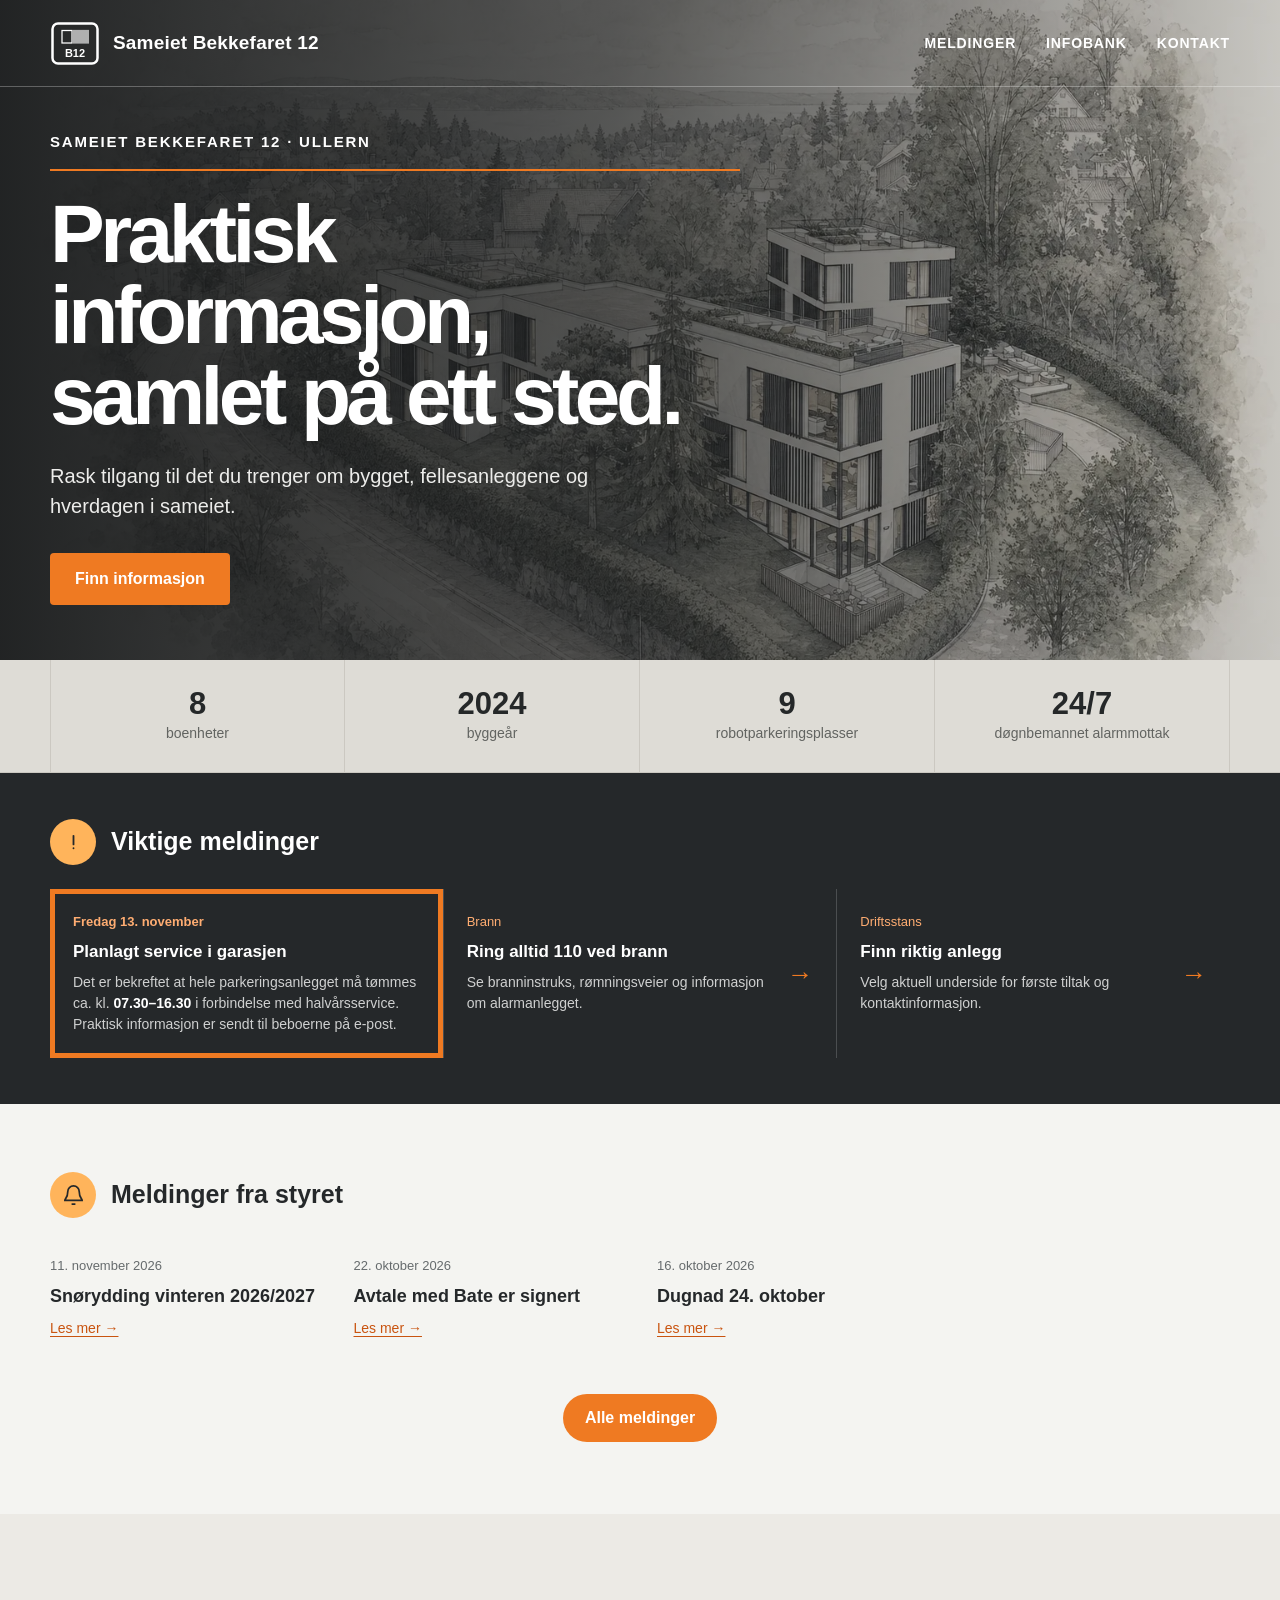
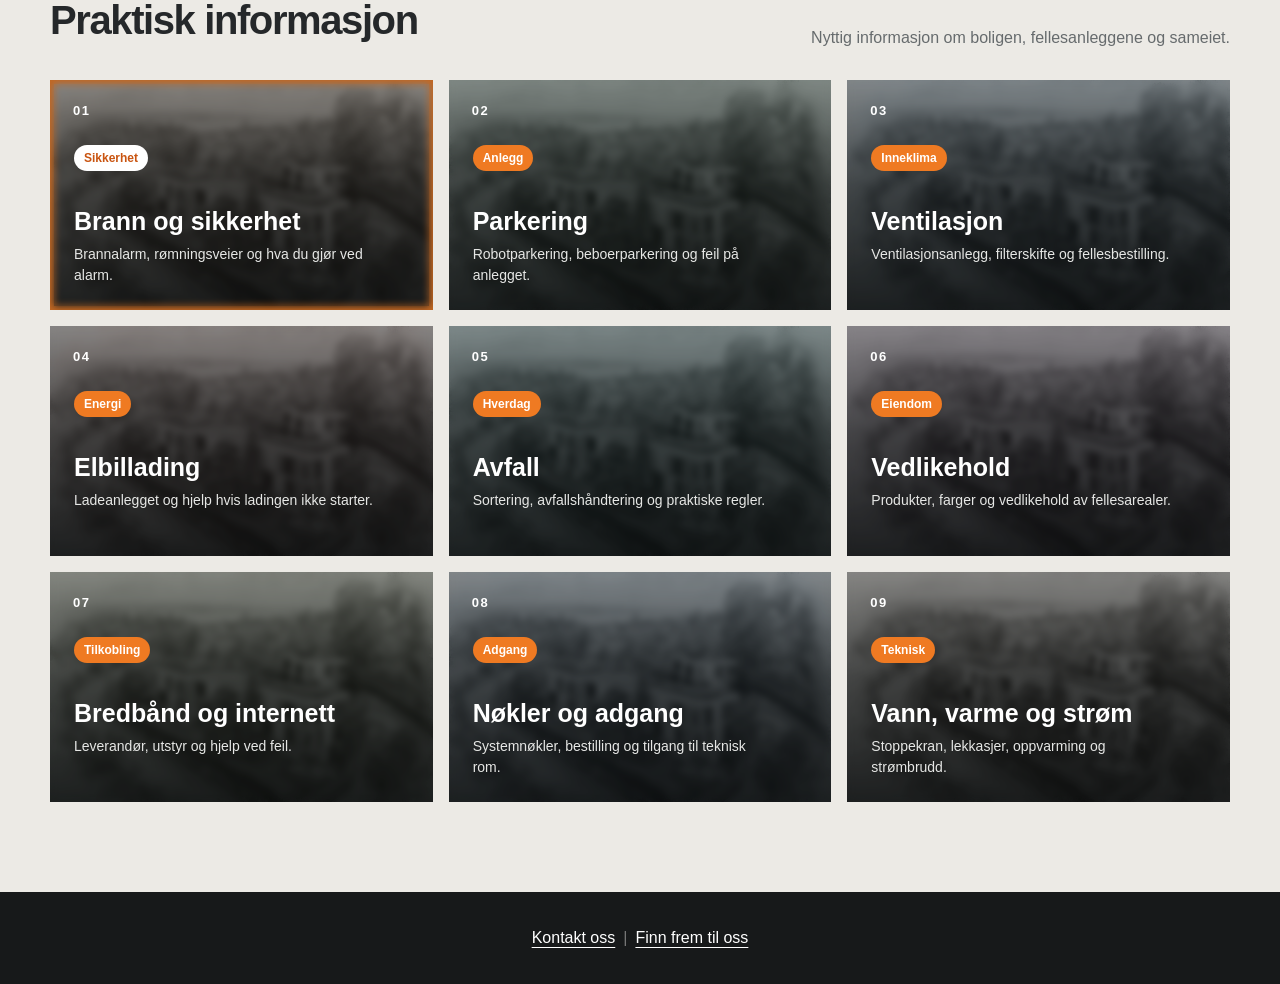
==== commit b4d5038f: "Publiser styremelding om snørydding vinteren 2026/2027" ====
--- a/index.html
+++ b/index.html
@@ -22,6 +22,8 @@
 @media(max-width:800px){header{position:relative;background:var(--coal)}.nav{height:auto;min-height:72px;flex-wrap:wrap;padding-block:12px}.menu-button{display:block}.links{display:none;order:3;width:100%;padding:8px 0 12px;border-top:1px solid rgba(255,255,255,.2);flex-direction:column;gap:0}.links.open{display:flex}.links a{padding:11px 0}.hero{min-height:540px}.hero-content{padding-top:0}.fact-grid{grid-template-columns:repeat(2,1fr)}.alert-list,.card-grid,.news-grid{grid-template-columns:1fr 1fr}.practical .top{display:block}.practical .top p{margin-top:10px}}
 @media(max-width:540px){.wrap{width:min(100% - 28px,1180px)}.hero h1{font-size:48px}.alert-list,.card-grid,.news-grid{grid-template-columns:1fr}.fact{padding:20px 10px}.card{min-height:205px}.footer-inner{justify-content:center}}
 </style>
+<link rel="stylesheet" href="assets/halloween.css?v=1">
+<script defer src="assets/halloween.js?v=1"></script>
 </head>
 <body>
 <header><div class="wrap nav"><a class="brand" href="#"><span class="logo">B12</span><span>Sameiet Bekkefaret 12</span></a><button class="menu-button" type="button" aria-expanded="false" aria-controls="hovedmeny">Meny</button><nav class="links" id="hovedmeny"><a href="#styremeldinger">Meldinger</a><a href="#praktisk">Infobank</a><a href="kontakt/">Kontakt</a></nav></div></header>
@@ -29,7 +31,7 @@
 <section class="hero"><div class="wrap"><div class="hero-content"><div class="eyebrow">Sameiet Bekkefaret 12 · Ullern</div><h1>Praktisk informasjon, samlet på ett sted.</h1><p>Rask tilgang til det du trenger om bygget, fellesanleggene og hverdagen i sameiet.</p><a class="button" href="#praktisk">Finn informasjon</a></div></div></section>
 <section class="facts"><div class="wrap fact-grid"><a class="fact" href="regler/"><strong>8</strong><span>boenheter</span></a><a class="fact" href="om-bygget/"><strong>2024</strong><span>byggeår</span></a><a class="fact" href="parkering/"><strong>9</strong><span>robotparkeringsplasser</span></a><a class="fact" href="brann/"><strong>24/7</strong><span>døgnbemannet alarmmottak</span></a></div></section>
 <section class="alerts" id="meldinger"><div class="wrap"><div class="section-head"><span class="alert-icon" aria-hidden="true"><svg viewBox="0 0 24 24"><path d="M12 5v9"/><path d="M12 18h.01"/></svg></span><h2>Viktige meldinger</h2></div><div class="alert-list"><article class="alert active"><time>Fredag 13. november</time><strong>Planlagt service i garasjen</strong><p>Det er bekreftet at hele parkeringsanlegget må tømmes ca. kl. <strong>07.30–16.30</strong> i forbindelse med halvårsservice. Praktisk informasjon er sendt til beboerne på e-post.</p></article><a class="alert shortcut" href="brann/"><time>Brann</time><strong>Ring alltid 110 ved brann</strong><p>Se branninstruks, rømningsveier og informasjon om alarmanlegget.</p></a><a class="alert shortcut" href="#praktisk"><time>Driftsstans</time><strong>Finn riktig anlegg</strong><p>Velg aktuell underside for første tiltak og kontaktinformasjon.</p></a></div></div></section>
-<section class="board-news" id="styremeldinger"><div class="wrap"><div class="section-head"><span class="bell-icon" aria-hidden="true"><svg viewBox="0 0 24 24"><path d="M18 8a6 6 0 0 0-12 0c0 7-3 7-3 9h18c0-2-3-2-3-9Z"/><path d="M10 21h4"/></svg></span><h2>Meldinger fra styret</h2></div><div class="news-grid"><a class="news-item" href="meldinger/#bate"><time>22. oktober 2026</time><strong>Avtale med Bate er signert</strong><span>Les mer →</span></a><a class="news-item" href="meldinger/#dugnad-oktober"><time>16. oktober 2026</time><strong>Dugnad 24. oktober</strong><span>Les mer →</span></a></div><div class="all-messages"><a href="meldinger/">Alle meldinger</a></div></div></section>
+<section class="board-news" id="styremeldinger"><div class="wrap"><div class="section-head"><span class="bell-icon" aria-hidden="true"><svg viewBox="0 0 24 24"><path d="M18 8a6 6 0 0 0-12 0c0 7-3 7-3 9h18c0-2-3-2-3-9Z"/><path d="M10 21h4"/></svg></span><h2>Meldinger fra styret</h2></div><div class="news-grid"><a class="news-item" href="meldinger/#snorydding-2026"><time>11. november 2026</time><strong>Snørydding vinteren 2026/2027</strong><span>Les mer →</span></a><a class="news-item" href="meldinger/#bate"><time>22. oktober 2026</time><strong>Avtale med Bate er signert</strong><span>Les mer →</span></a><a class="news-item" href="meldinger/#dugnad-oktober"><time>16. oktober 2026</time><strong>Dugnad 24. oktober</strong><span>Les mer →</span></a></div><div class="all-messages"><a href="meldinger/">Alle meldinger</a></div></div></section>
 <section class="practical" id="praktisk"><div class="wrap"><div class="top"><h2>Praktisk informasjon</h2><p>Nyttig informasjon om boligen, fellesanleggene og sameiet.</p></div><div class="card-grid">
 <a class="card urgent" href="brann/"><span class="num">01</span><span class="tag">Sikkerhet</span><h3>Brann og sikkerhet</h3><p>Brannalarm, rømningsveier og hva du gjør ved alarm.</p></a>
 <a class="card" href="parkering/"><span class="num">02</span><span class="tag">Anlegg</span><h3>Parkering</h3><p>Robotparkering, beboerparkering og feil på anlegget.</p></a>
--- a/assets/halloween.css
+++ b/assets/halloween.css
@@ -0,0 +1,34 @@
+/* Seasonal decoration only. No layout or colour changes to existing content. */
+.hw-layer{position:fixed;inset:0;overflow:hidden;pointer-events:none;z-index:4;contain:strict}
+.hw-layer[hidden],.hw-toggle[hidden]{display:none!important}
+.hw-layer span{position:absolute;display:block;pointer-events:none}
+.hw-layer svg,.hw-pumpkin svg{display:block;width:100%;height:100%}
+.hw-leaf{top:-40px;width:16px;height:23px;color:#c77535;opacity:0;animation:hw-fall 32s linear infinite}
+.hw-leaf-0{left:3%;animation-delay:-6s}
+.hw-leaf-1{right:5%;animation-delay:-21s;animation-duration:38s;color:#b88b48}
+.hw-leaf-2{left:8%;animation-delay:-15s;animation-duration:43s;width:12px}
+.hw-leaf-3{right:11%;animation-delay:-32s;animation-duration:47s;width:13px}
+.hw-bat{left:-70px;top:16%;width:40px;height:20px;color:#25282a;filter:drop-shadow(0 0 1px #d0b693);opacity:0;animation:hw-flight 78s linear infinite}
+.hw-bat-1{top:21%;width:30px;animation-delay:2s}
+.hw-bat-2{top:13%;width:34px;animation-delay:4s}
+.hw-spider{right:19px;top:0;width:24px;height:150px;color:#a38e77;opacity:0;transform:translateY(-155px);animation:hw-lower 95s ease-in-out 17s infinite}
+.hw-footer{display:flex;align-items:center;justify-content:center;gap:12px;margin:16px auto 0;padding-inline:14px}
+.hw-pumpkin{display:block;width:30px;height:28px;opacity:.8;flex-shrink:0}
+.hw-toggle{font:12px/1.5 Arial,Helvetica,sans-serif;color:#ccc;background:transparent;border:1px solid #626262;border-radius:4px;padding:5px 9px;cursor:pointer}
+.hw-toggle:hover{color:#fff;border-color:#ef7a22}
+.hw-toggle:focus-visible{outline:2px solid #ef7a22;outline-offset:4px}
+.hw-crawler{left:-48px;top:72%;width:34px;height:28px;color:#25282a;filter:drop-shadow(0 0 1px #bca286);opacity:0;animation:hw-crawl 110s linear 3s infinite}
+.hw-legs-a,.hw-legs-b{transform-box:fill-box;transform-origin:center;animation:hw-step .5s ease-in-out infinite alternate}
+.hw-legs-b{animation-direction:alternate-reverse}
+.hw-web{width:105px;height:105px;color:#c3b4a1;opacity:.24}
+.hw-web-left{top:0;left:0}
+.hw-web-right{bottom:0;right:0;transform:rotate(180deg)}
+.hw-sleeping span,.hw-sleeping svg g{animation-play-state:paused}
+@keyframes hw-step{from{transform:rotate(-7deg) scaleX(.94)}to{transform:rotate(7deg) scaleX(1.04)}}
+@keyframes hw-crawl{0%{transform:translate3d(0,0,0) rotate(-8deg);opacity:0}2%{opacity:.65}10%{transform:translate3d(35vw,-22px,0) rotate(6deg);opacity:.65}12%{transform:translate3d(35vw,-22px,0) rotate(6deg);opacity:.65}21%{transform:translate3d(72vw,14px,0) rotate(-8deg);opacity:.65}29%{transform:translate3d(calc(100vw + 100px),-12px,0) rotate(-8deg);opacity:0}100%{transform:translate3d(calc(100vw + 100px),-12px,0);opacity:0}}
+@media(max-width:600px){.hw-crawler{width:25px;height:21px;animation-duration:125s}.hw-web{width:62px;height:62px;opacity:.2}}
+@keyframes hw-fall{0%{transform:translate3d(0,0,0) rotate(-25deg);opacity:0}8%{opacity:.42}50%{transform:translate3d(18px,50vh,0) rotate(65deg)}90%{opacity:.35}100%{transform:translate3d(-10px,calc(100vh + 50px),0) rotate(150deg);opacity:0}}
+@keyframes hw-flight{0%,4%{transform:translate3d(0,0,0) rotate(-5deg);opacity:0}5%{opacity:.5}11%{transform:translate3d(50vw,-24px,0) rotate(5deg);opacity:.5}18%{transform:translate3d(calc(100vw + 140px),12px,0) rotate(-5deg);opacity:0}100%{transform:translate3d(calc(100vw + 140px),12px,0);opacity:0}}
+@keyframes hw-lower{0%,2%{transform:translateY(-155px);opacity:0}8%,14%{transform:translateY(-15px);opacity:.55}22%,100%{transform:translateY(-155px);opacity:0}}
+@media(max-width:600px){.hw-layer .hw-leaf-2,.hw-layer .hw-leaf-3,.hw-layer .hw-bat-2{display:none}.hw-leaf{width:11px;height:17px}.hw-leaf-0{left:1%}.hw-leaf-1{right:2%}.hw-bat{width:27px;height:14px;animation-duration:96s}.hw-spider{right:4px;width:17px;height:110px}.hw-pumpkin{width:25px;height:24px}}
+@media(prefers-reduced-motion:reduce){.hw-layer{display:none!important}.hw-layer span,.hw-layer svg g{animation:none!important}.hw-toggle{display:none!important}}
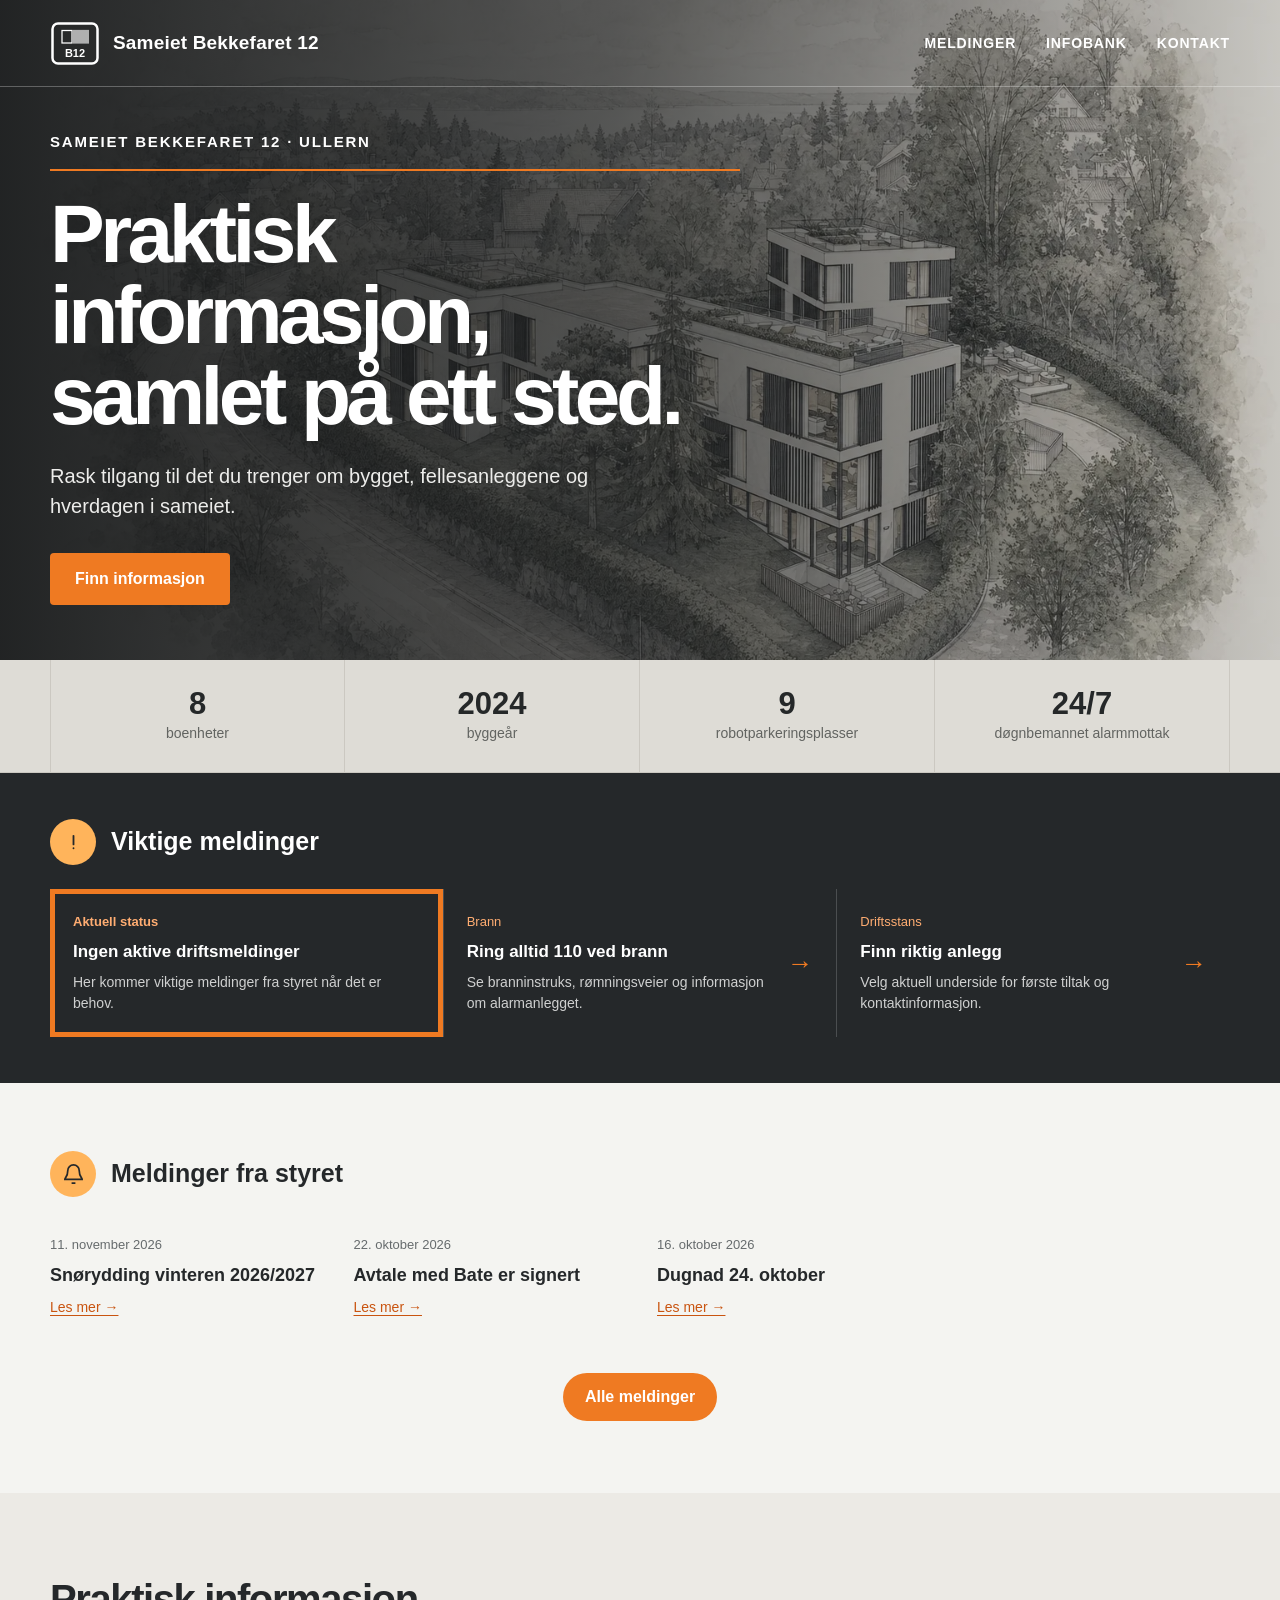
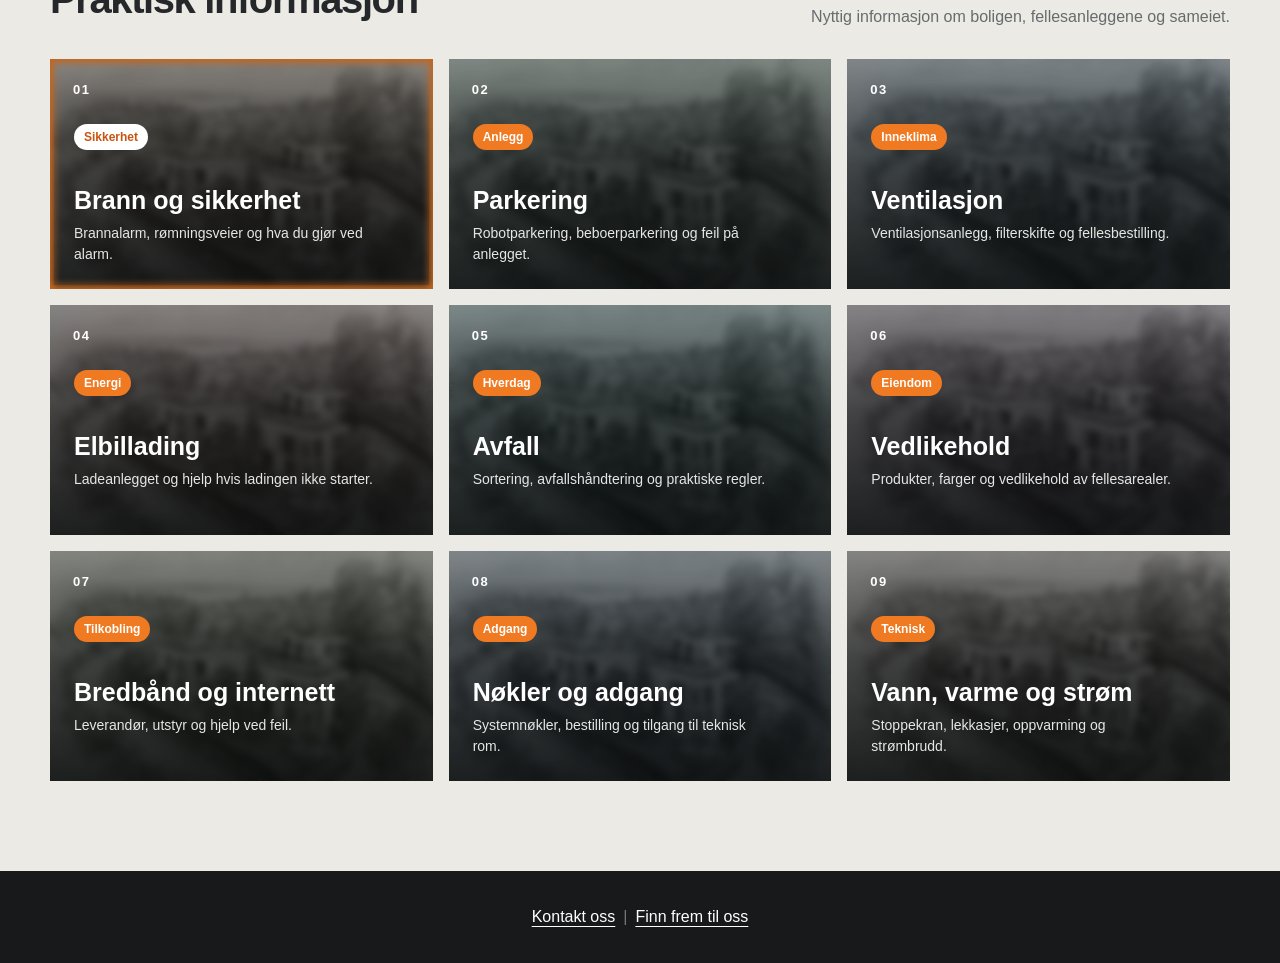
==== commit 442b47c4: "Fjern utløpt varsel om garasjeservice" ====
--- a/index.html
+++ b/index.html
@@ -30,7 +30,7 @@
 <main>
 <section class="hero"><div class="wrap"><div class="hero-content"><div class="eyebrow">Sameiet Bekkefaret 12 · Ullern</div><h1>Praktisk informasjon, samlet på ett sted.</h1><p>Rask tilgang til det du trenger om bygget, fellesanleggene og hverdagen i sameiet.</p><a class="button" href="#praktisk">Finn informasjon</a></div></div></section>
 <section class="facts"><div class="wrap fact-grid"><a class="fact" href="regler/"><strong>8</strong><span>boenheter</span></a><a class="fact" href="om-bygget/"><strong>2024</strong><span>byggeår</span></a><a class="fact" href="parkering/"><strong>9</strong><span>robotparkeringsplasser</span></a><a class="fact" href="brann/"><strong>24/7</strong><span>døgnbemannet alarmmottak</span></a></div></section>
-<section class="alerts" id="meldinger"><div class="wrap"><div class="section-head"><span class="alert-icon" aria-hidden="true"><svg viewBox="0 0 24 24"><path d="M12 5v9"/><path d="M12 18h.01"/></svg></span><h2>Viktige meldinger</h2></div><div class="alert-list"><article class="alert active"><time>Fredag 13. november</time><strong>Planlagt service i garasjen</strong><p>Det er bekreftet at hele parkeringsanlegget må tømmes ca. kl. <strong>07.30–16.30</strong> i forbindelse med halvårsservice. Praktisk informasjon er sendt til beboerne på e-post.</p></article><a class="alert shortcut" href="brann/"><time>Brann</time><strong>Ring alltid 110 ved brann</strong><p>Se branninstruks, rømningsveier og informasjon om alarmanlegget.</p></a><a class="alert shortcut" href="#praktisk"><time>Driftsstans</time><strong>Finn riktig anlegg</strong><p>Velg aktuell underside for første tiltak og kontaktinformasjon.</p></a></div></div></section>
+<section class="alerts" id="meldinger"><div class="wrap"><div class="section-head"><span class="alert-icon" aria-hidden="true"><svg viewBox="0 0 24 24"><path d="M12 5v9"/><path d="M12 18h.01"/></svg></span><h2>Viktige meldinger</h2></div><div class="alert-list"><article class="alert active"><time>Aktuell status</time><strong>Ingen aktive driftsmeldinger</strong><p>Her kommer viktige meldinger fra styret når det er behov.</p></article><a class="alert shortcut" href="brann/"><time>Brann</time><strong>Ring alltid 110 ved brann</strong><p>Se branninstruks, rømningsveier og informasjon om alarmanlegget.</p></a><a class="alert shortcut" href="#praktisk"><time>Driftsstans</time><strong>Finn riktig anlegg</strong><p>Velg aktuell underside for første tiltak og kontaktinformasjon.</p></a></div></div></section>
 <section class="board-news" id="styremeldinger"><div class="wrap"><div class="section-head"><span class="bell-icon" aria-hidden="true"><svg viewBox="0 0 24 24"><path d="M18 8a6 6 0 0 0-12 0c0 7-3 7-3 9h18c0-2-3-2-3-9Z"/><path d="M10 21h4"/></svg></span><h2>Meldinger fra styret</h2></div><div class="news-grid"><a class="news-item" href="meldinger/#snorydding-2026"><time>11. november 2026</time><strong>Snørydding vinteren 2026/2027</strong><span>Les mer →</span></a><a class="news-item" href="meldinger/#bate"><time>22. oktober 2026</time><strong>Avtale med Bate er signert</strong><span>Les mer →</span></a><a class="news-item" href="meldinger/#dugnad-oktober"><time>16. oktober 2026</time><strong>Dugnad 24. oktober</strong><span>Les mer →</span></a></div><div class="all-messages"><a href="meldinger/">Alle meldinger</a></div></div></section>
 <section class="practical" id="praktisk"><div class="wrap"><div class="top"><h2>Praktisk informasjon</h2><p>Nyttig informasjon om boligen, fellesanleggene og sameiet.</p></div><div class="card-grid">
 <a class="card urgent" href="brann/"><span class="num">01</span><span class="tag">Sikkerhet</span><h3>Brann og sikkerhet</h3><p>Brannalarm, rømningsveier og hva du gjør ved alarm.</p></a>
